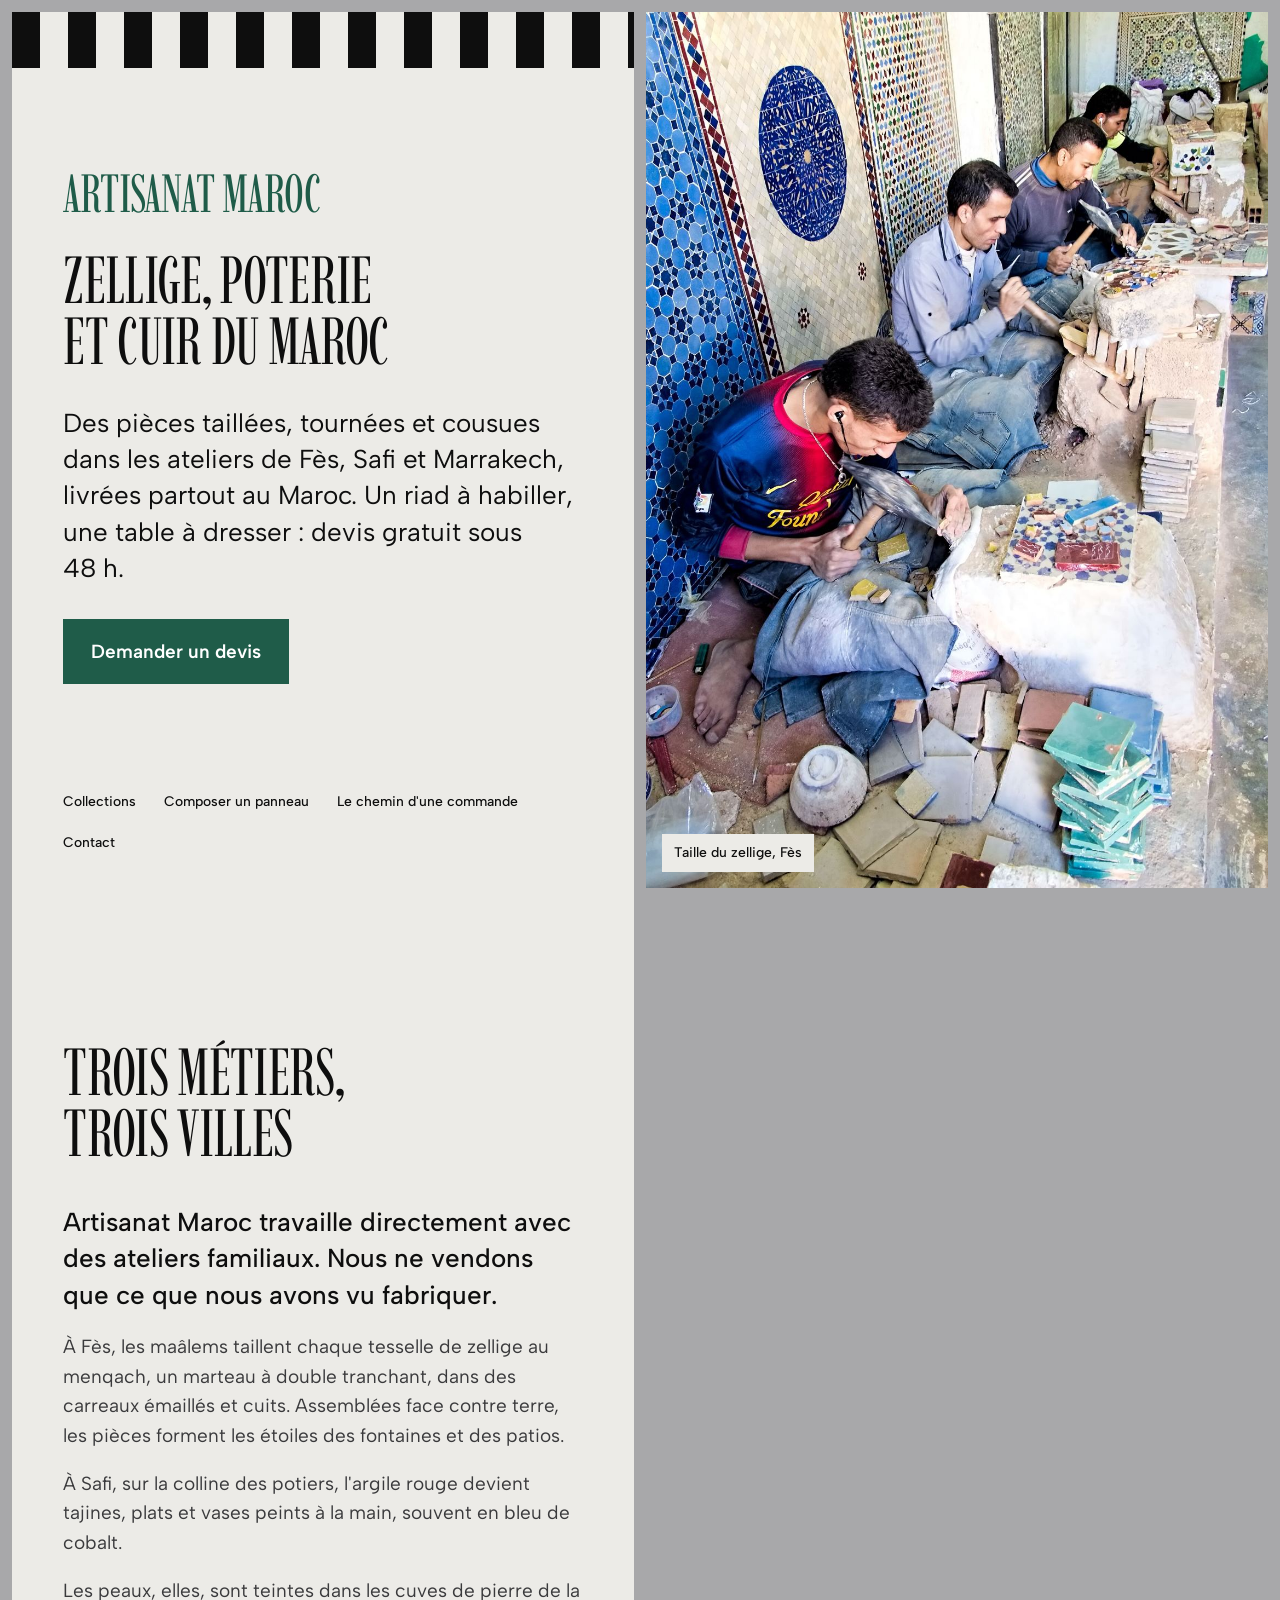
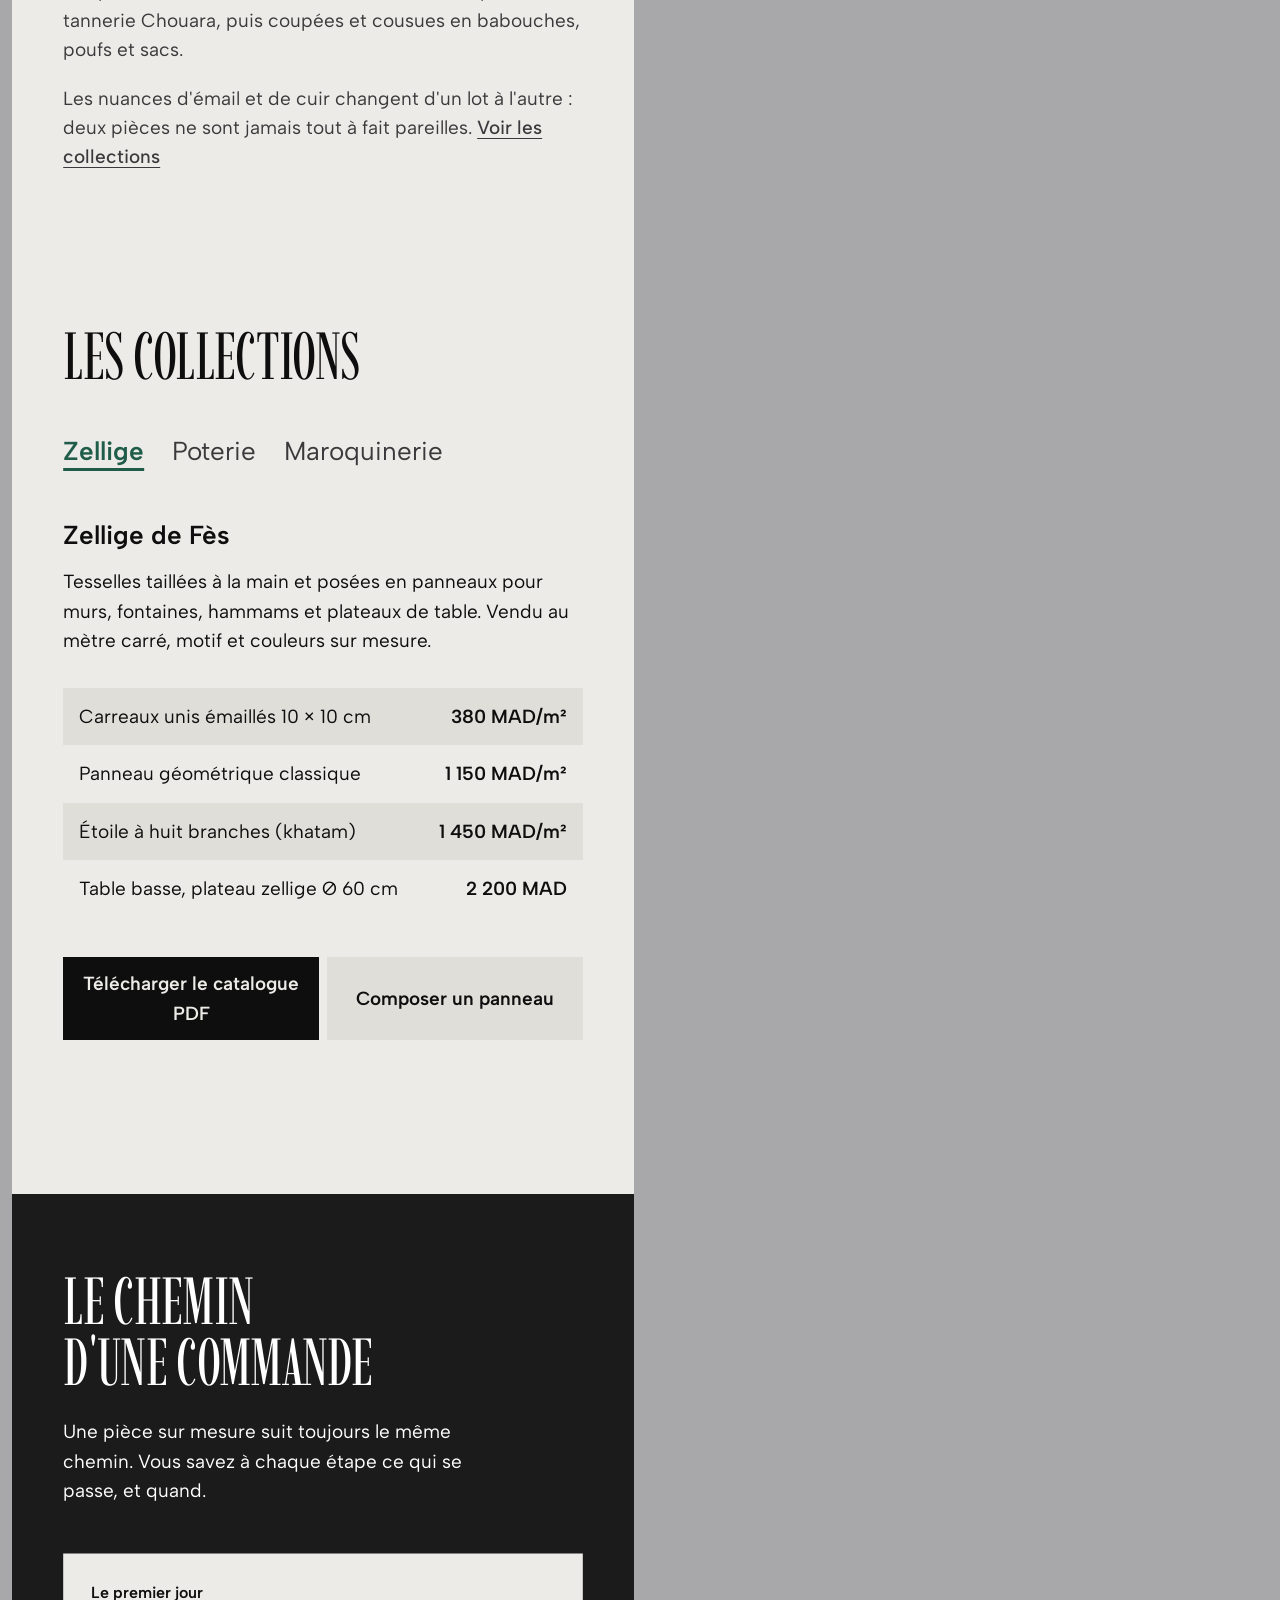
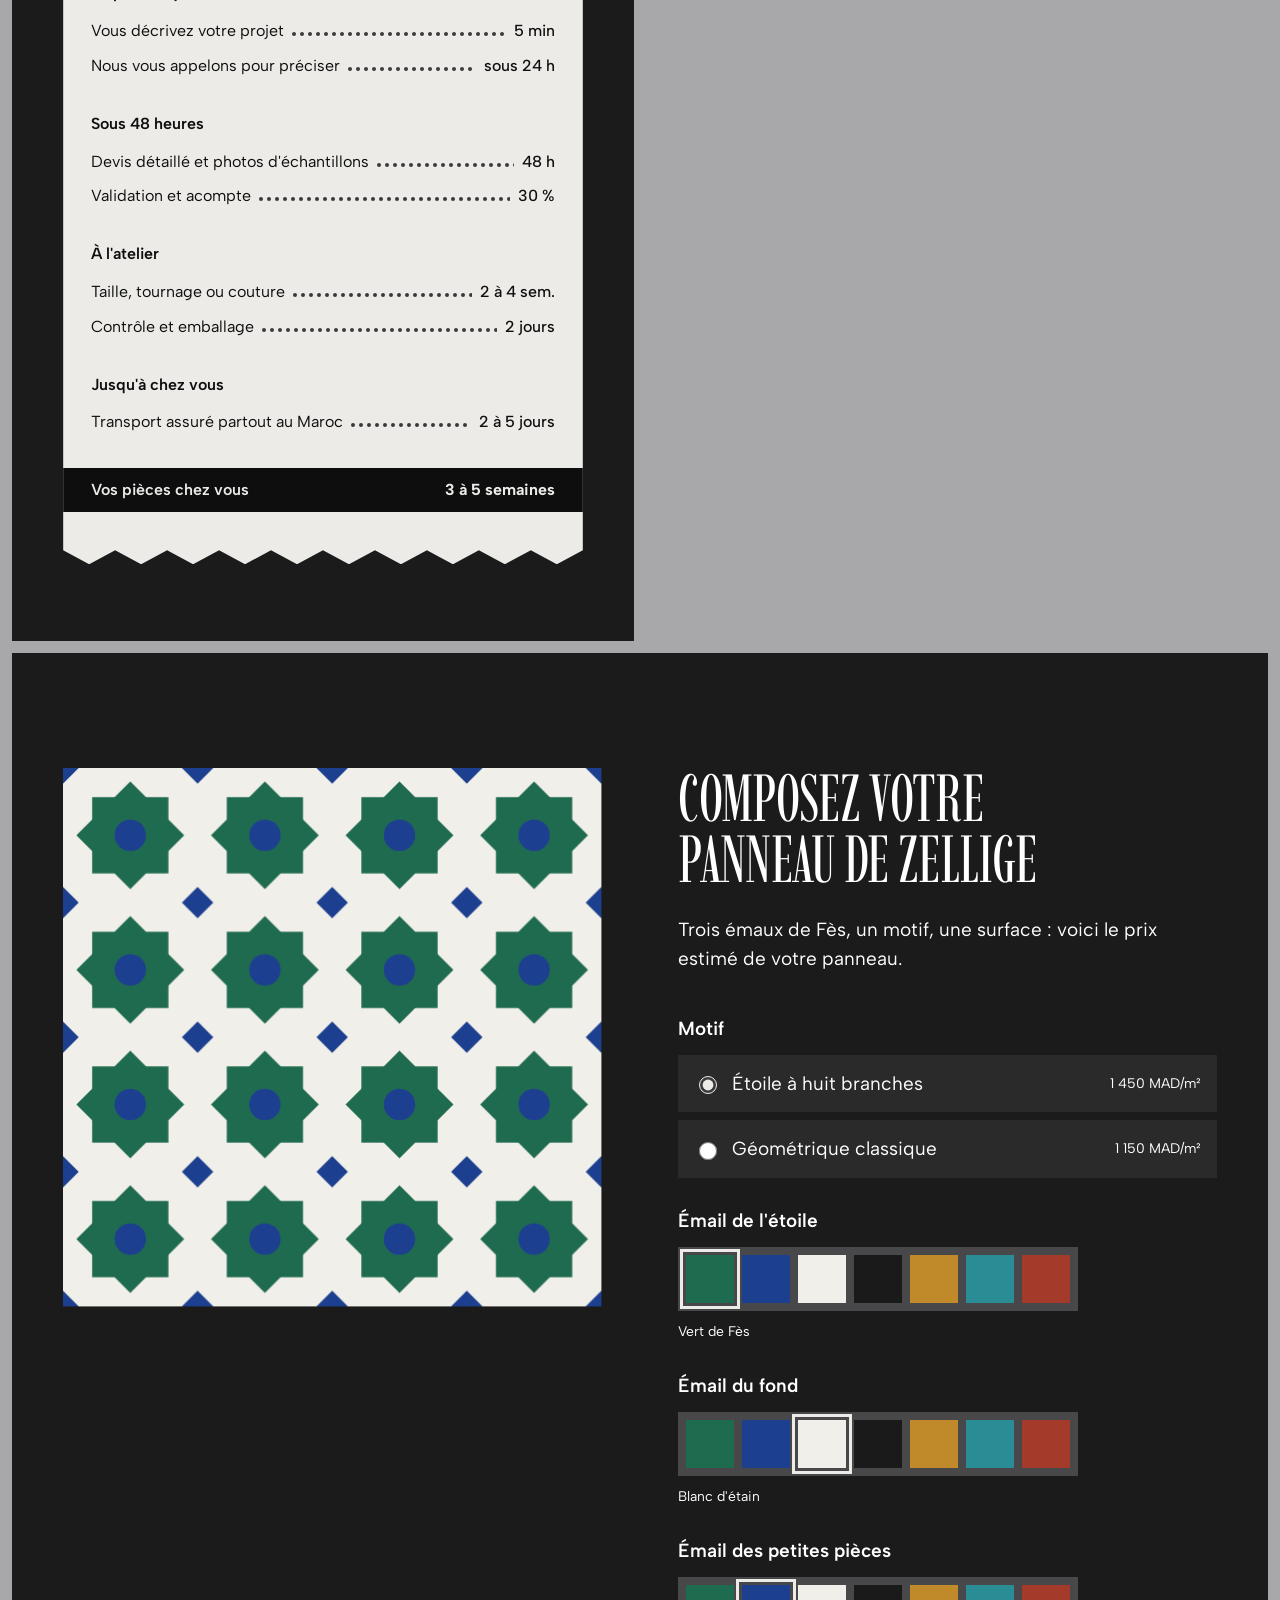
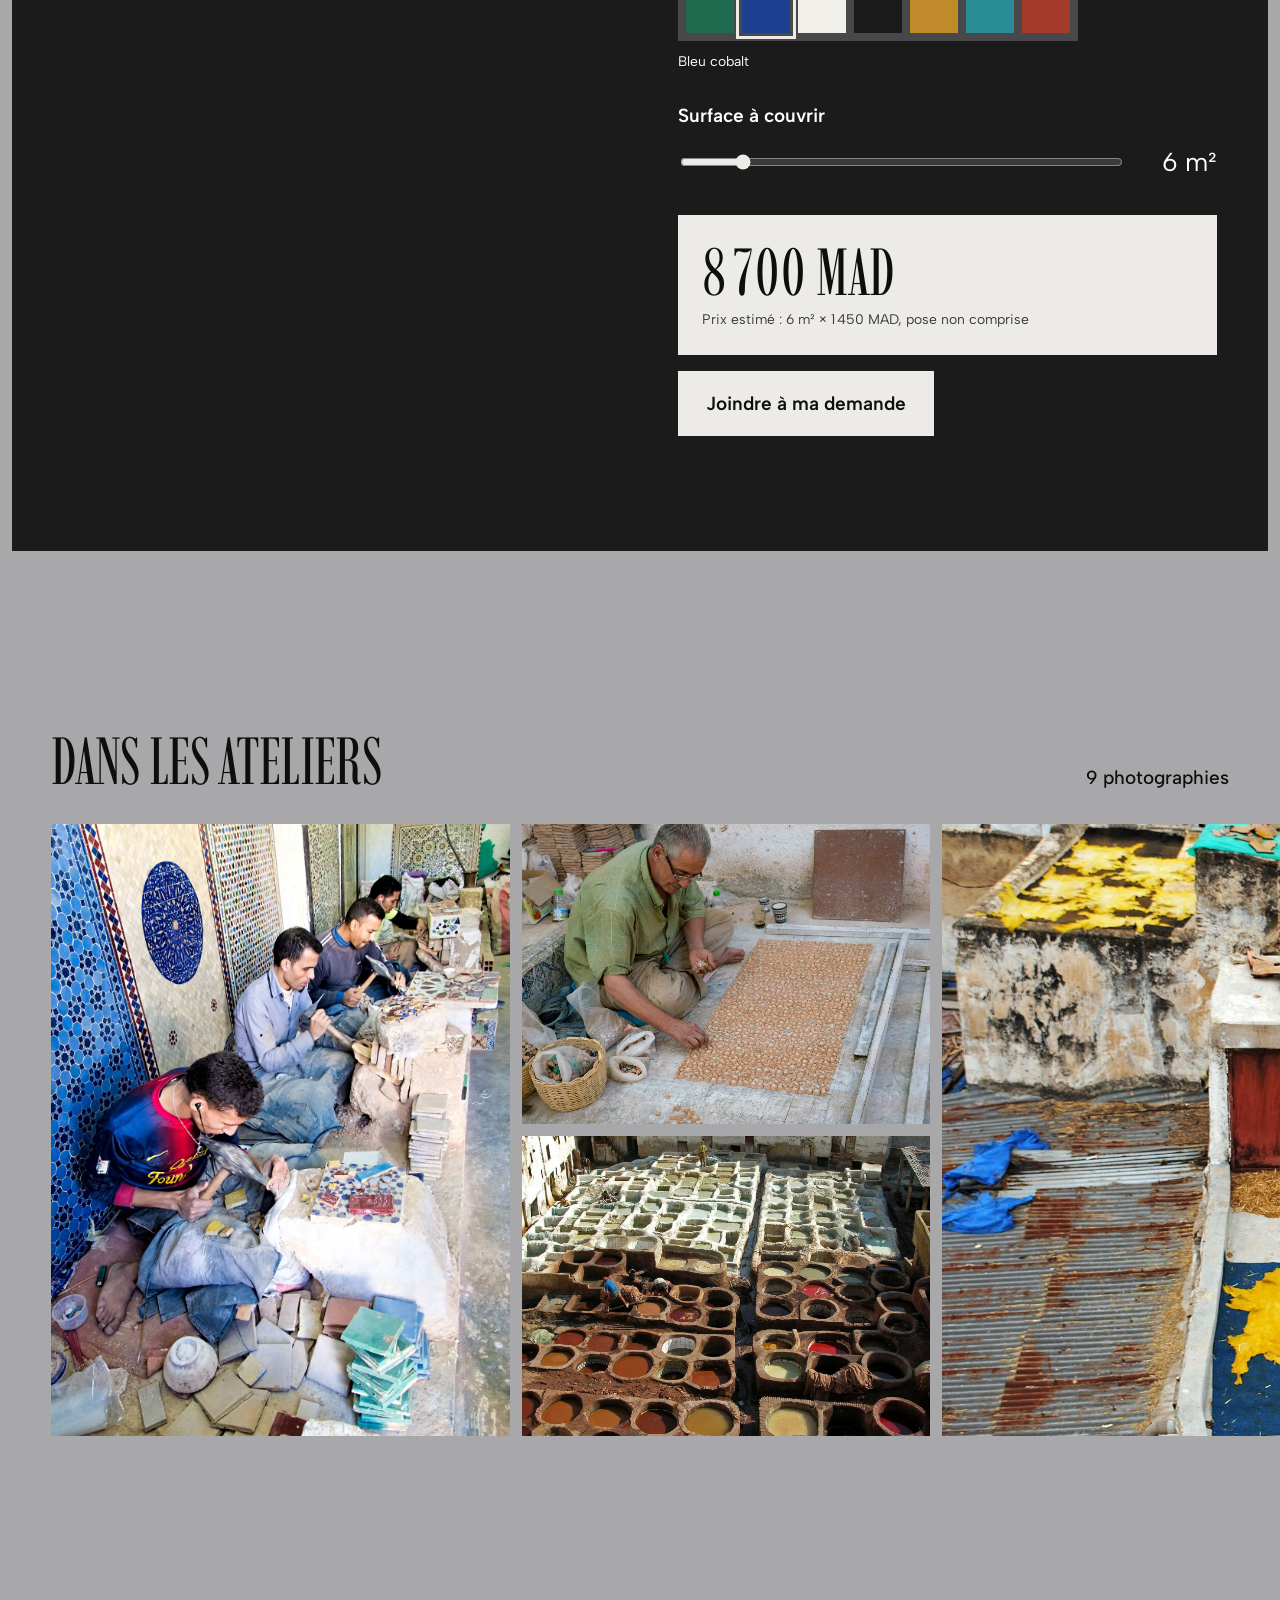
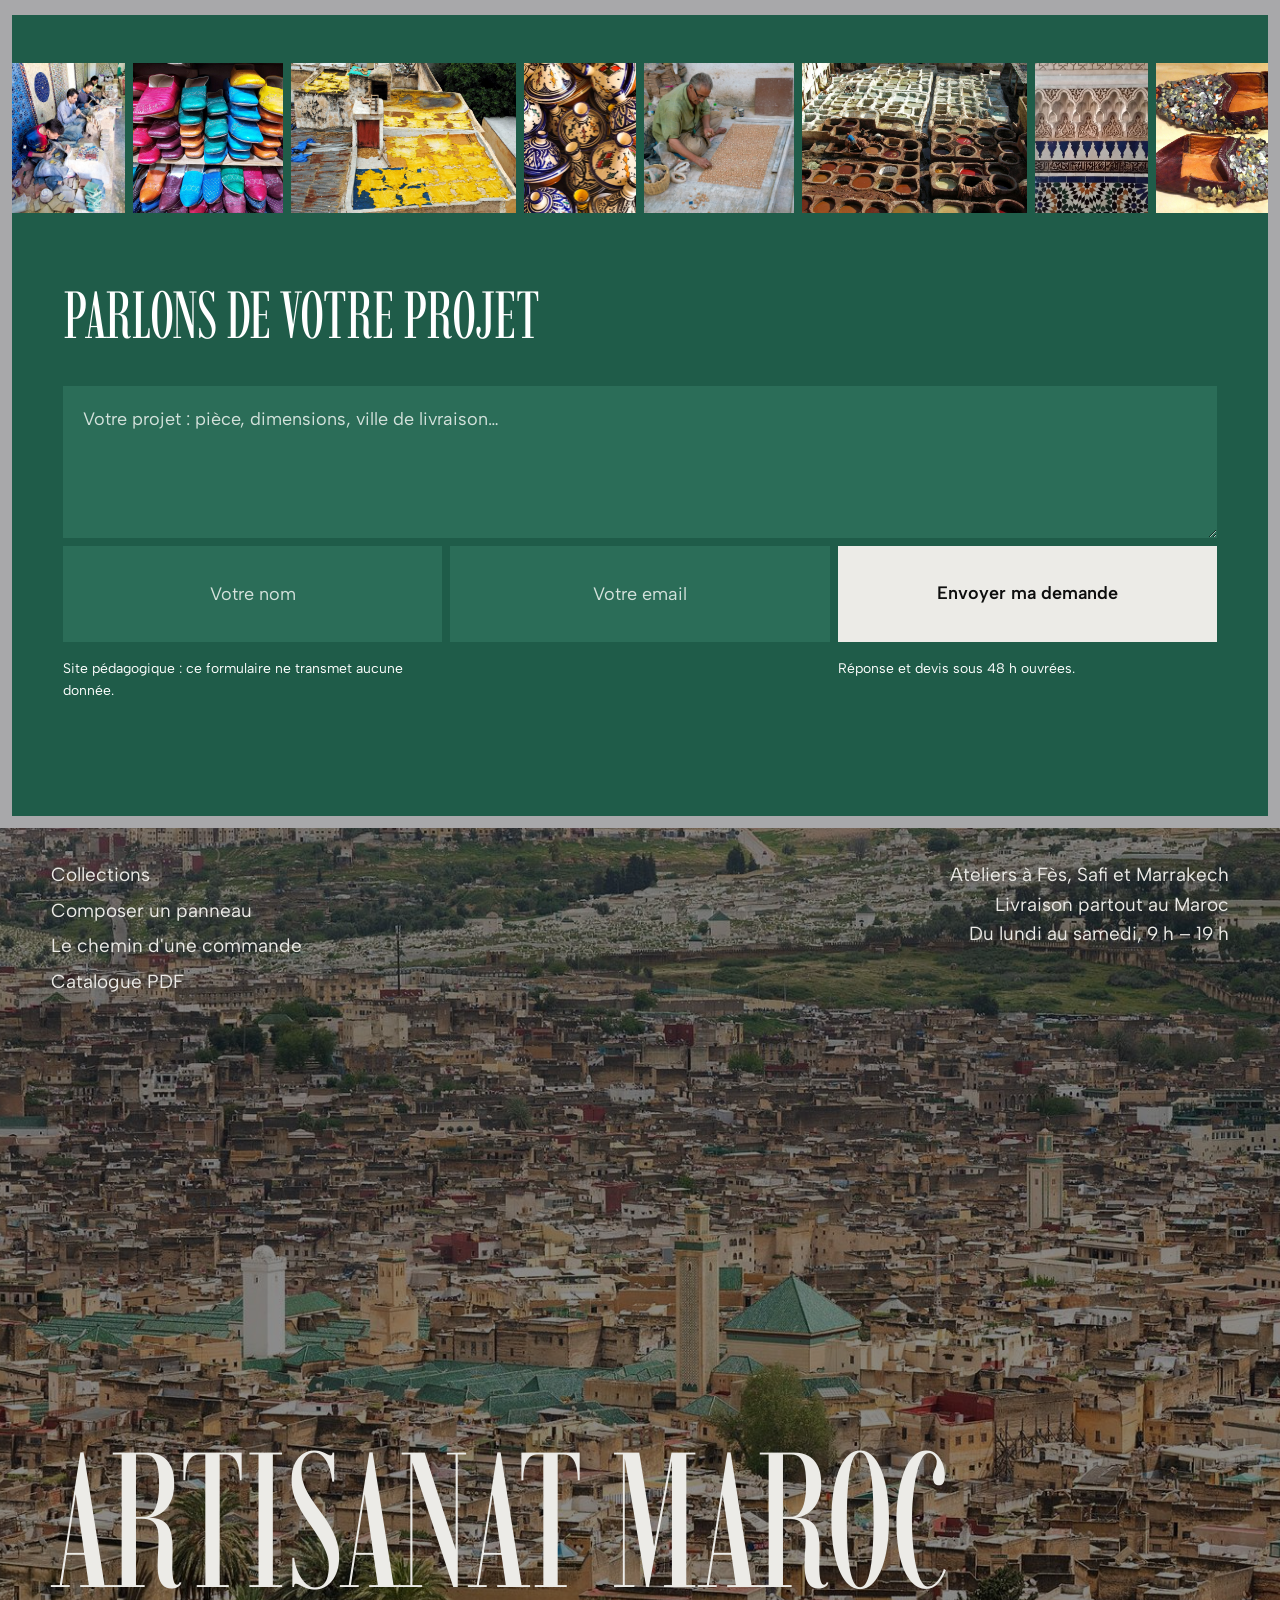
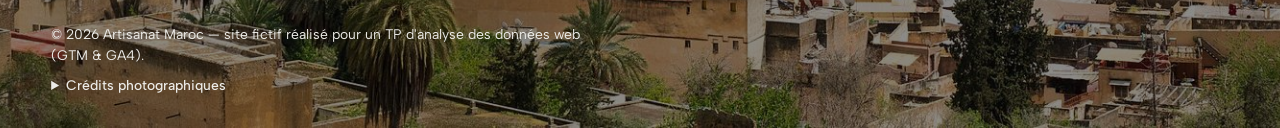
==== index.html @ 60ce24be "Site Artisanat Maroc - TP GTM & GA4" ====
<!doctype html>
<html lang="fr">
  <head>
    <!-- Google Tag Manager -->
    <script>(function(w,d,s,l,i){w[l]=w[l]||[];w[l].push({'gtm.start':
    new Date().getTime(),event:'gtm.js'});var f=d.getElementsByTagName(s)[0],
    j=d.createElement(s),dl=l!='dataLayer'?'&l='+l:'';j.async=true;j.src=
    'https://www.googletagmanager.com/gtm.js?id='+i+dl;f.parentNode.insertBefore(j,f);
    })(window,document,'script','dataLayer','GTM-5M9P6NNF');</script>
    <!-- End Google Tag Manager -->

    <meta charset="UTF-8" />
    <meta name="viewport" content="width=device-width, initial-scale=1" />
    <title>Artisanat Maroc — Zellige, poterie et cuir faits main</title>
    <meta
      name="description"
      content="Zellige de Fès, poterie de Safi et maroquinerie tannée à Chouara : des pièces faites main, livrées partout au Maroc. Devis gratuit sous 48 h."
    />
    <link rel="preconnect" href="https://fonts.googleapis.com" />
    <link rel="preconnect" href="https://fonts.gstatic.com" crossorigin />
    <link
      href="https://fonts.googleapis.com/css2?family=Imbue:opsz,wght@10..100,400&family=Albert+Sans:wght@400;500;600&display=swap"
      rel="stylesheet"
    />
    <link rel="stylesheet" href="style.css" />
    <script>document.documentElement.classList.add("js");</script>
  </head>
  <body>
    <!-- Google Tag Manager (noscript) -->
    <noscript><iframe src="https://www.googletagmanager.com/ns.html?id=GTM-5M9P6NNF"
    height="0" width="0" style="display:none;visibility:hidden"></iframe></noscript>
    <!-- End Google Tag Manager (noscript) -->

    <div class="split">
      <!-- Colonne de lecture -->
      <main class="read">
        <header class="card" id="accueil" data-stage="atelier">
          <svg class="stripe" aria-hidden="true" focusable="false">
            <defs>
              <pattern id="bars" width="56" height="56" patternUnits="userSpaceOnUse">
                <rect width="28" height="56" class="bar-ink" />
              </pattern>
            </defs>
            <rect width="100%" height="100%" fill="url(#bars)" />
          </svg>
          <div class="card-body">
            <a class="wordmark" href="#accueil">Artisanat Maroc</a>
            <h1>Zellige, poterie et cuir du Maroc</h1>
            <p class="lead">
              Des pièces taillées, tournées et cousues dans les ateliers de Fès,
              Safi et Marrakech, livrées partout au Maroc. Un riad à habiller,
              une table à dresser&nbsp;: devis gratuit sous 48&nbsp;h.
            </p>
            <button class="btn btn-primary" id="btn-devis" type="button">Demander un devis</button>
          </div>
          <nav class="card-links" aria-label="Navigation principale">
            <a href="#collections">Collections</a>
            <a href="#composer">Composer un panneau</a>
            <a href="#atelier">Le chemin d'une commande</a>
            <a href="#contact">Contact</a>
          </nav>
        </header>

        <section class="block intro" id="metiers" data-stage="tesselles">
          <h2 class="reveal">Trois métiers, trois villes</h2>
          <p class="first reveal">
            Artisanat Maroc travaille directement avec des ateliers familiaux.
            Nous ne vendons que ce que nous avons vu fabriquer.
          </p>
          <p class="reveal">
            À Fès, les maâlems taillent chaque tesselle de zellige au menqach,
            un marteau à double tranchant, dans des carreaux émaillés et cuits.
            Assemblées face contre terre, les pièces forment les étoiles des
            fontaines et des patios.
          </p>
          <p class="reveal">
            À Safi, sur la colline des potiers, l'argile rouge devient tajines,
            plats et vases peints à la main, souvent en bleu de cobalt.
          </p>
          <p class="reveal">
            Les peaux, elles, sont teintes dans les cuves de pierre de la
            tannerie Chouara, puis coupées et cousues en babouches, poufs et
            sacs.
          </p>
          <p class="reveal">
            Les nuances d'émail et de cuir changent d'un lot à l'autre&nbsp;:
            deux pièces ne sont jamais tout à fait pareilles.
            <a href="#collections">Voir les collections</a>
          </p>
        </section>

        <section class="block collections" id="collections" data-stage="zellige">
          <h2 class="reveal">Les collections</h2>
          <div class="tabs reveal" role="tablist" aria-label="Choisir une collection">
            <button role="tab" id="tab-zellige" aria-controls="panel-zellige" aria-selected="true" data-stage="zellige" type="button">Zellige</button>
            <button role="tab" id="tab-poterie" aria-controls="panel-poterie" aria-selected="false" data-stage="poterie" type="button" tabindex="-1">Poterie</button>
            <button role="tab" id="tab-cuir" aria-controls="panel-cuir" aria-selected="false" data-stage="cuir" type="button" tabindex="-1">Maroquinerie</button>
          </div>

          <div class="panel" id="panel-zellige" role="tabpanel" aria-labelledby="tab-zellige">
            <h3>Zellige de Fès</h3>
            <p>
              Tesselles taillées à la main et posées en panneaux pour murs,
              fontaines, hammams et plateaux de table. Vendu au mètre carré,
              motif et couleurs sur mesure.
            </p>
            <ul class="prices">
              <li><span>Carreaux unis émaillés 10 × 10 cm</span><b>380 MAD/m²</b></li>
              <li><span>Panneau géométrique classique</span><b>1 150 MAD/m²</b></li>
              <li><span>Étoile à huit branches (khatam)</span><b>1 450 MAD/m²</b></li>
              <li><span>Table basse, plateau zellige Ø 60 cm</span><b>2 200 MAD</b></li>
            </ul>
          </div>

          <div class="panel" id="panel-poterie" role="tabpanel" aria-labelledby="tab-poterie">
            <h3>Poterie de Safi</h3>
            <p>
              Tournée puis peinte à la main sur la colline des potiers&nbsp;:
              tajines, plats creux et vases, en bleu de Safi ou en motifs
              polychromes.
            </p>
            <ul class="prices">
              <li><span>Tajine de service peint Ø 30 cm</span><b>290 MAD</b></li>
              <li><span>Plat creux bleu de Safi Ø 35 cm</span><b>240 MAD</b></li>
              <li><span>Vase haut à motifs</span><b>420 MAD</b></li>
              <li><span>Service de six bols</span><b>360 MAD</b></li>
            </ul>
          </div>

          <div class="panel" id="panel-cuir" role="tabpanel" aria-labelledby="tab-cuir">
            <h3>Maroquinerie</h3>
            <p>
              Cuir de chèvre et de vache tanné à Fès, coupé et cousu à la main.
              Couleurs de cuve&nbsp;: safran, coquelicot, indigo, henné ou
              naturel.
            </p>
            <ul class="prices">
              <li><span>Babouches en cuir</span><b>220 MAD</b></li>
              <li><span>Pouf rond brodé, non rempli</span><b>450 MAD</b></li>
              <li><span>Sac cabas en cuir naturel</span><b>890 MAD</b></li>
              <li><span>Ceinture tressée</span><b>260 MAD</b></li>
            </ul>
          </div>

          <div class="cells reveal">
            <a class="cell cell-ink" id="dl-catalogue" href="catalogue.pdf" download>Télécharger le catalogue PDF</a>
            <a class="cell cell-tone" href="#composer">Composer un panneau</a>
          </div>
        </section>

        <section class="block process" id="atelier" data-stage="tannerie">
          <div class="process-copy">
            <h2 class="reveal">Le chemin d'une commande</h2>
            <p class="reveal">
              Une pièce sur mesure suit toujours le même chemin. Vous savez à
              chaque étape ce qui se passe, et quand.
            </p>
          </div>
          <div class="slip reveal">
            <h3>Le premier jour</h3>
            <ul>
              <li><span>Vous décrivez votre projet</span><i></i><b>5 min</b></li>
              <li><span>Nous vous appelons pour préciser</span><i></i><b>sous 24 h</b></li>
            </ul>
            <h3>Sous 48 heures</h3>
            <ul>
              <li><span>Devis détaillé et photos d'échantillons</span><i></i><b>48 h</b></li>
              <li><span>Validation et acompte</span><i></i><b>30 %</b></li>
            </ul>
            <h3>À l'atelier</h3>
            <ul>
              <li><span>Taille, tournage ou couture</span><i></i><b>2 à 4 sem.</b></li>
              <li><span>Contrôle et emballage</span><i></i><b>2 jours</b></li>
            </ul>
            <h3>Jusqu'à chez vous</h3>
            <ul>
              <li><span>Transport assuré partout au Maroc</span><i></i><b>2 à 5 jours</b></li>
            </ul>
            <p class="slip-total"><span>Vos pièces chez vous</span><b>3 à 5 semaines</b></p>
          </div>
        </section>
      </main>

      <!-- Scène fixe : la photographie qui reste en place -->
      <aside class="stage" aria-label="Photographies des ateliers">
        <figure class="shot is-on" data-shot="atelier" data-caption="Taille du zellige, Fès">
          <img src="assets/zellige-factory-24116015119.jpg" width="1200" height="1600"
            alt="Artisans assis au sol taillant des tesselles de zellige dans un atelier de Fès" />
        </figure>
        <figure class="shot" data-shot="tesselles" data-caption="Assemblage d'un panneau, Fès">
          <img src="assets/ceramic-craftsman-in-fez-morocco.jpg" width="1600" height="1423" loading="lazy"
            alt="Un maâlem assemble à la main un panneau de tesselles posé au sol" />
        </figure>
        <figure class="shot" data-shot="zellige" data-caption="Zellige et plâtre sculpté, Marrakech">
          <img src="assets/moroccan-zellige-marrakesh.jpg" width="900" height="1600" loading="lazy"
            alt="Mur de zellige en étoiles polychromes sous une frise de plâtre sculpté" />
        </figure>
        <figure class="shot" data-shot="poterie" data-caption="Boutique de potier, Safi">
          <img src="assets/poterie-de-safi-maroc-morocco-marueccos.jpg" width="1200" height="1600" loading="lazy"
            alt="Boutique de potier remplie de plats, bols et tajines peints" />
        </figure>
        <figure class="shot" data-shot="cuir" data-caption="Cuves de teinture, tannerie de Fès">
          <img src="assets/leather-tanning-fes.jpg" width="1600" height="1198" loading="lazy"
            alt="Cuves de teinture rondes de la tannerie, vues d'en haut" />
        </figure>
        <figure class="shot" data-shot="tannerie" data-caption="Peaux au séchage, tannerie Chouara">
          <img src="assets/chouara-tannery-fes-8947682350.jpg" width="1600" height="1071" loading="lazy"
            alt="Peaux teintes en jaune safran séchant sur les toits de la tannerie Chouara" />
        </figure>
        <p class="stage-caption">Taille du zellige, Fès</p>
      </aside>
    </div>

    <!-- Section pleine largeur : l'outil de composition -->
    <section class="composer" id="composer" aria-labelledby="composer-title">
      <div class="composer-art reveal">
        <svg id="zellige" viewBox="0 0 480 480" role="img" aria-labelledby="zellige-desc">
          <desc id="zellige-desc">Aperçu du panneau de zellige avec les émaux choisis</desc>
          <defs>
            <pattern id="motif-khatam" width="120" height="120" patternUnits="userSpaceOnUse">
              <rect width="120" height="120" class="z-ground" />
              <g transform="translate(60 60)">
                <rect x="-34" y="-34" width="68" height="68" class="z-star" />
                <rect x="-34" y="-34" width="68" height="68" class="z-star" transform="rotate(45)" />
                <circle r="14" class="z-joint" />
              </g>
              <g class="z-joint">
                <path d="M0 -14 L14 0 L0 14 L-14 0Z" />
                <path d="M120 -14 L134 0 L120 14 L106 0Z" />
                <path d="M0 106 L14 120 L0 134 L-14 120Z" />
                <path d="M120 106 L134 120 L120 134 L106 120Z" />
              </g>
            </pattern>
            <pattern id="motif-classique" width="80" height="80" patternUnits="userSpaceOnUse">
              <rect width="80" height="80" class="z-ground" />
              <path d="M40 4 L76 40 L40 76 L4 40Z" class="z-star" />
              <rect x="28" y="28" width="24" height="24" class="z-joint" />
              <rect x="-8" y="-8" width="16" height="16" class="z-joint" />
              <rect x="72" y="-8" width="16" height="16" class="z-joint" />
              <rect x="-8" y="72" width="16" height="16" class="z-joint" />
              <rect x="72" y="72" width="16" height="16" class="z-joint" />
            </pattern>
          </defs>
          <rect id="zellige-fill" width="480" height="480" fill="url(#motif-khatam)" />
        </svg>
      </div>

      <div class="composer-controls">
        <h2 id="composer-title" class="reveal">Composez votre panneau de zellige</h2>
        <p class="reveal">Trois émaux de Fès, un motif, une surface&nbsp;: voici le prix estimé de votre panneau.</p>

        <div class="composer-form">
          <fieldset>
            <legend>Motif</legend>
            <div class="choice">
              <label><input type="radio" name="motif" value="khatam" checked /> Étoile à huit branches <small>1 450 MAD/m²</small></label>
              <label><input type="radio" name="motif" value="classique" /> Géométrique classique <small>1 150 MAD/m²</small></label>
            </div>
          </fieldset>

          <fieldset class="swatches" data-role="star">
            <legend>Émail de l'étoile</legend>
          </fieldset>
          <fieldset class="swatches" data-role="ground">
            <legend>Émail du fond</legend>
          </fieldset>
          <fieldset class="swatches" data-role="joint">
            <legend>Émail des petites pièces</legend>
          </fieldset>

          <div class="surface">
            <label for="surface">Surface à couvrir</label>
            <div class="surface-row">
              <input type="range" id="surface" min="1" max="40" step="1" value="6" />
              <output id="surface-out" for="surface">6 m²</output>
            </div>
          </div>

          <p class="estimate" aria-live="polite">
            <strong id="estimate-total">8 700 MAD</strong>
            <small id="estimate-detail">Prix estimé : 6 m² × 1 450 MAD, pose non comprise</small>
          </p>

          <button class="btn btn-light" id="btn-composition" type="button">Joindre à ma demande</button>
        </div>
      </div>
    </section>

    <!-- Galerie -->
    <section class="gallery" id="galerie" aria-labelledby="galerie-title">
      <div class="gallery-head">
        <h2 id="galerie-title" class="reveal">Dans les ateliers</h2>
        <p class="reveal">9 photographies</p>
      </div>
      <div class="gallery-row" tabindex="0" aria-label="Photographies des ateliers, faire défiler horizontalement">
        <figure class="m-tall"><img src="assets/zellige-factory-24116015119.jpg" width="1200" height="1600" loading="lazy" alt="Atelier de taille de zellige à Fès" /></figure>
        <div class="m-pair">
          <figure><img src="assets/ceramic-craftsman-in-fez-morocco.jpg" width="1600" height="1423" loading="lazy" alt="Maâlem posant des tesselles une à une" /></figure>
          <figure><img src="assets/leather-tanning-fes.jpg" width="1600" height="1198" loading="lazy" alt="Cuves de teinture de la tannerie de Fès" /></figure>
        </div>
        <figure class="m-wide"><img src="assets/chouara-tannery-fes-8947682350.jpg" width="1600" height="1071" loading="lazy" alt="Peaux jaunes séchant sur les toits de la tannerie Chouara" /></figure>
        <div class="m-pair">
          <figure><img src="assets/arcobaleno-di-babouche.jpg" width="1600" height="1200" loading="lazy" alt="Étal de babouches de toutes les couleurs dans un souk" /></figure>
          <figure><img src="assets/moroccan-babouche-burgundy-leather-with-silver-sequins.jpg" width="1600" height="1067" loading="lazy" alt="Paire de babouches anciennes en cuir bordeaux à paillettes, pièce de musée" /></figure>
        </div>
        <figure class="m-tall"><img src="assets/traditional-pottery-utensils-from-safi-morocco.jpg" width="902" height="1600" loading="lazy" alt="Tajines peints aux motifs de Safi empilés" /></figure>
        <figure class="m-tall"><img src="assets/poterie-de-safi-maroc-morocco-marueccos.jpg" width="1200" height="1600" loading="lazy" alt="Intérieur d'une boutique de poterie à Safi" /></figure>
        <figure class="m-tall"><img src="assets/moroccan-zellige-marrakesh.jpg" width="900" height="1600" loading="lazy" alt="Mur de zellige polychrome à Marrakech" /></figure>
      </div>
    </section>

    <!-- Contact -->
    <section class="contact" id="contact" aria-labelledby="contact-title">
      <div class="strip" aria-hidden="true">
        <div class="strip-track">
          <img src="assets/zellige-factory-24116015119.jpg" alt="" class="r34" loading="lazy" />
          <img src="assets/arcobaleno-di-babouche.jpg" alt="" class="r11" loading="lazy" />
          <img src="assets/chouara-tannery-fes-8947682350.jpg" alt="" class="r32" loading="lazy" />
          <img src="assets/traditional-pottery-utensils-from-safi-morocco.jpg" alt="" class="r34" loading="lazy" />
          <img src="assets/ceramic-craftsman-in-fez-morocco.jpg" alt="" class="r11" loading="lazy" />
          <img src="assets/leather-tanning-fes.jpg" alt="" class="r32" loading="lazy" />
          <img src="assets/moroccan-zellige-marrakesh.jpg" alt="" class="r34" loading="lazy" />
          <img src="assets/moroccan-babouche-burgundy-leather-with-silver-sequins.jpg" alt="" class="r11" loading="lazy" />
          <img src="assets/poterie-de-safi-maroc-morocco-marueccos.jpg" alt="" class="r32" loading="lazy" />
          <img src="assets/medina-of-fes-marocco.jpg" alt="" class="r32" loading="lazy" />
        </div>
      </div>

      <div class="contact-inner">
        <h2 id="contact-title" class="reveal">Parlons de votre projet</h2>
        <form id="form-contact" class="contact-form" action="merci.html" method="get">
          <label class="cell-field area">
            <span class="sr">Votre projet</span>
            <textarea id="message" rows="4" required placeholder="Votre projet : pièce, dimensions, ville de livraison…"></textarea>
          </label>
          <div class="bar">
            <label class="cell-field">
              <span class="sr">Nom</span>
              <input id="nom" type="text" autocomplete="name" required placeholder="Votre nom" />
            </label>
            <label class="cell-field">
              <span class="sr">Email</span>
              <input id="email" type="email" autocomplete="email" required placeholder="Votre email" />
            </label>
            <button class="cell-submit" type="submit">Envoyer ma demande</button>
          </div>
          <div class="fineprint">
            <p>Site pédagogique&nbsp;: ce formulaire ne transmet aucune donnée.</p>
            <p>Réponse et devis sous 48 h ouvrées.</p>
          </div>
        </form>
      </div>
    </section>

    <!-- Pied de page -->
    <footer class="foot">
      <img class="foot-photo" src="assets/medina-of-fes-marocco.jpg" width="1600" height="938" loading="lazy"
        alt="Vue de la médina de Fès et de ses toits de tuiles vertes" />
      <div class="foot-top">
        <nav aria-label="Pied de page">
          <a href="#collections">Collections</a>
          <a href="#composer">Composer un panneau</a>
          <a href="#atelier">Le chemin d'une commande</a>
          <a href="catalogue.pdf" download>Catalogue PDF</a>
        </nav>
        <address>
          Ateliers à Fès, Safi et Marrakech<br />
          Livraison partout au Maroc<br />
          Du lundi au samedi, 9 h – 19 h
        </address>
      </div>
      <div class="foot-bottom">
        <p class="foot-name" aria-hidden="true">Artisanat Maroc</p>
        <p class="legal">© 2026 Artisanat Maroc — site fictif réalisé pour un TP d'analyse des données web (GTM &amp; GA4).</p>
        <details class="credits">
          <summary>Crédits photographiques</summary>
          <p>
            Photographies via Wikimedia Commons&nbsp;:
            « Zellige factory » par Dan Lundberg (CC BY-SA 2.0)&nbsp;;
            « Ceramic craftsman in Fez, Morocco » par Mrinal Mohit (CC BY-SA 4.0)&nbsp;;
            « Moroccan zellige marrakesh » par Orlysi (CC BY-SA 4.0)&nbsp;;
            « Poterie de Safi » par Princedesmers01 (CC BY-SA 4.0)&nbsp;;
            « Traditional pottery utensils from Safi » par Oumaima Loudini (CC BY-SA 4.0)&nbsp;;
            « Leather tanning, Fes » par Bernard Gagnon (CC BY-SA 3.0)&nbsp;;
            « Chouara Tannery, Fes » par just_a_cheeseburger (CC BY 2.0)&nbsp;;
            « Arcobaleno di babouche » par Simo.Albo80 (CC BY-SA 4.0)&nbsp;;
            « Moroccan babouche, Bata Shoe Museum » par Daderot (CC0)&nbsp;;
            « Medina of Fes » par Petar Milošević (CC BY-SA 4.0).
          </p>
        </details>
      </div>
    </footer>

    <script src="script.js"></script>
  </body>
</html>
---- style.css ----
/* Artisanat Maroc — feuille de style
   Direction : la scène fixe (une photographie d'atelier qui reste en place
   pendant que la colonne de lecture défile). */

:root {
  --bg: #a8a8aa;
  --paper: #ecebe7;
  --paper-2: #dfded9;
  --ink: #0e0e0e;
  --muted: #3a3a3c;
  --accent: #1f5c49;      /* vert des tuiles de Fès */
  --accent-ink: #ffffff;
  --accent-2: #2b6d58;    /* un ton au-dessus du champ vert */
  --accent-3: #e8efeb;    /* le ton le plus clair, pour le focus */
  --field: #1b1b1c;
  --field-ink: #ffffff;
  --field-2: #2a2a2b;

  --font-display: "Imbue", "Times New Roman", serif;
  --font-text: "Albert Sans", system-ui, sans-serif;

  --step-small: clamp(0.8125rem, 0.79rem + 0.1vw, 0.875rem);
  --step-body: clamp(1.0625rem, 1rem + 0.25vw, 1.1875rem);
  --step-lead: clamp(1.25rem, 1.1rem + 0.7vw, 1.625rem);
  --step-head: clamp(2.5rem, 1.6rem + 3.2vw, 4.25rem);
  --step-giant: clamp(5rem, 15vw, 16rem);

  --gap: 12px;
  --pad: clamp(24px, 4vw, 64px);
  --ease: cubic-bezier(0.2, 0.7, 0.1, 1);
}

*,
*::before,
*::after { box-sizing: border-box; }

html { scroll-behavior: smooth; }
@media (prefers-reduced-motion: reduce) { html { scroll-behavior: auto; } }

body {
  margin: 0;
  background: var(--bg);
  color: var(--ink);
  font-family: var(--font-text);
  font-size: var(--step-body);
  line-height: 1.55;
  -webkit-font-smoothing: antialiased;
}

img { display: block; max-width: 100%; height: auto; }
a { color: inherit; }
p { margin: 0; }
h1, h2, h3 { margin: 0; font-weight: 400; }

:focus-visible { outline: 3px solid var(--accent); outline-offset: 3px; }
::selection { background: var(--accent); color: var(--accent-ink); }

.sr {
  /* taste-skill-ignore : texte réservé aux lecteurs d'écran, pas un filet */
  position: absolute; width: 1px; height: 1px; overflow: hidden; /* taste-skill-ignore */
  clip: rect(0 0 0 0); white-space: nowrap;
}

/* Titres : la capitale condensée, comme une enseigne de boutique */
h1, h2, .wordmark, .foot-name {
  text-wrap: balance;
  font-family: var(--font-display);
  text-transform: uppercase;
  letter-spacing: -0.01em;
  line-height: 0.92;
}

/* ---------- Le partage : colonne de lecture + scène fixe ---------- */
.split {
  display: grid;
  grid-template-columns: 1fr 1fr;
  gap: var(--gap);
  padding: var(--gap);
}

.read {
  background: var(--paper);
  min-width: 0;
}

.stage {
  position: sticky;
  top: var(--gap);
  height: calc(100svh - 2 * var(--gap));
  overflow: hidden;
  background: var(--field);
}

.shot {
  position: absolute;
  inset: 0;
  margin: 0;
  opacity: 0;
  visibility: hidden;
  transition: opacity 1.6s var(--ease), visibility 0s linear 1.6s;
}
.shot.is-on { opacity: 1; visibility: visible; transition: opacity 1.6s var(--ease); }
.shot img {
  width: 100%;
  height: 100%;
  object-fit: cover;
  transform: scale(1.06);
  transition: transform 9s linear;
}
.shot.is-on img { transform: scale(1); }
.stage-caption {
  position: absolute;
  z-index: 1;
  left: 16px;
  bottom: 16px;
  background: var(--paper);
  color: var(--ink);
  font-size: var(--step-small);
  font-weight: 500;
  padding: 8px 12px;
}

/* ---------- Le premier écran : la carte imprimée ---------- */
.card {
  min-height: calc(100svh - 2 * var(--gap));
  display: flex;
  flex-direction: column;
}

.stripe {
  display: block;
  width: 100%;
  height: 56px;
  flex: none;
}
.bar-ink { fill: var(--ink); }

.card-body {
  flex: 1;
  display: flex;
  flex-direction: column;
  justify-content: center;
  align-items: flex-start;
  padding: 48px var(--pad);
  gap: 32px;
}

.wordmark {
  font-size: clamp(2.25rem, 1.6rem + 2.2vw, 3.5rem);
  text-decoration: none;
  color: var(--accent);
}

.card h1 {
  font-size: var(--step-head);
  max-width: 20ch;
}

.lead {
  font-size: var(--step-lead);
  line-height: 1.4;
  max-width: 34ch;
}

.card-links {
  display: flex;
  flex-wrap: wrap;
  gap: 8px 28px;
  padding: 0 var(--pad) 28px;
  font-size: var(--step-small);
  font-weight: 500;
}
.card-links a { text-decoration: none; padding: 6px 0; }
.card-links a:hover { text-decoration: underline; text-underline-offset: 4px; }

/* Boutons : rectangles pleins, coins droits, une seule forme sur la page */
.btn {
  font: inherit;
  font-weight: 600;
  font-size: var(--step-body);
  border: 0;
  border-radius: 0;
  padding: 18px 28px;
  cursor: pointer;
  transition: transform 0.2s var(--ease), background-color 0.2s var(--ease);
}
.btn:active { transform: translateY(2px) scale(0.98); }
.btn-primary { background: var(--accent); color: var(--accent-ink); }
.btn-primary:hover { background: var(--ink); }
.btn-light { background: var(--paper); color: var(--ink); }
.btn-light:hover { background: var(--accent); color: var(--accent-ink); }

/* ---------- Blocs de la colonne ---------- */
.block {
  padding: clamp(96px, 12vw, 176px) var(--pad) 0;
}
.block h2 {
  font-size: var(--step-head);
  margin-bottom: 40px;
  max-width: 14ch;
}
.block p + p { margin-top: 1em; }

.intro p { max-width: 46ch; color: var(--muted); }
.intro p.first { color: var(--ink); font-weight: 500; font-size: var(--step-lead); line-height: 1.4; }
.intro a { font-weight: 500; text-underline-offset: 4px; }

/* Collections : onglets, tableau de prix, deux cellules d'action */
.tabs { display: flex; gap: 28px; margin-bottom: 40px; flex-wrap: wrap; }
.tabs button {
  font: inherit;
  font-size: var(--step-lead);
  background: none;
  border: 0;
  padding: 4px 0;
  color: var(--muted);
  cursor: pointer;
  transition: color 0.2s var(--ease);
}
.tabs button:hover { color: var(--ink); }
.tabs button[aria-selected="true"] {
  color: var(--accent);
  font-weight: 600;
  text-decoration: underline;
  text-decoration-thickness: 3px;
  text-underline-offset: 8px;
}

.panel h3 { font-size: var(--step-lead); font-weight: 600; margin-bottom: 12px; }
.panel > p { max-width: 46ch; }
.js .panel[hidden] { display: none; }
.panel.is-entering { animation: rise 0.5s var(--ease) both; }

.prices {
  list-style: none;
  margin: 32px 0 0;
  padding: 0;
  font-variant-numeric: tabular-nums;
}
.prices li {
  display: flex;
  justify-content: space-between;
  gap: 24px;
  padding: 14px 16px;
}
.prices li:nth-child(odd) { background: var(--paper-2); }
.prices b { font-weight: 600; white-space: nowrap; }

.cells {
  display: grid;
  grid-template-columns: 1fr 1fr;
  gap: 8px;
  margin-top: 40px;
}
.cell {
  display: flex;
  align-items: center;
  justify-content: center;
  text-align: center;
  min-height: 72px;
  padding: 12px 16px;
  font-weight: 600;
  text-decoration: none;
  transition: background-color 0.2s var(--ease), transform 0.2s var(--ease);
}
.cell:active { transform: scale(0.98); }
.cell-ink { background: var(--ink); color: var(--paper); }
.cell-ink:hover { background: var(--accent); }
.cell-tone { background: var(--paper-2); color: var(--ink); }
.cell-tone:hover { background: var(--bg); }

/* Le chemin d'une commande : un bon imprimé sur fond sombre */
.process {
  margin-top: clamp(96px, 12vw, 176px);
  padding: clamp(56px, 6vw, 96px) var(--pad);
  background: var(--field);
  color: var(--field-ink);
  display: grid;
  gap: 48px;
}
.process h2 { margin-bottom: 24px; }
.process-copy p { max-width: 34ch; }

.slip {
  background: var(--paper);
  color: var(--ink);
  padding: 28px 28px 52px;
  font-size: 1rem;
  font-variant-numeric: tabular-nums;
  clip-path: polygon(
    0 0, 100% 0, 100% calc(100% - 14px),
    95% 100%, 90% calc(100% - 14px), 85% 100%, 80% calc(100% - 14px), 75% 100%,
    70% calc(100% - 14px), 65% 100%, 60% calc(100% - 14px), 55% 100%, 50% calc(100% - 14px),
    45% 100%, 40% calc(100% - 14px), 35% 100%, 30% calc(100% - 14px), 25% 100%,
    20% calc(100% - 14px), 15% 100%, 10% calc(100% - 14px), 5% 100%, 0 calc(100% - 14px)
  );
}
.slip h3 { font-size: 1rem; font-weight: 600; margin: 28px 0 8px; }
.slip h3:first-child { margin-top: 0; }
.slip ul { list-style: none; margin: 0; padding: 0; }
.slip li {
  display: flex;
  align-items: baseline;
  gap: 8px;
  padding: 5px 0;
}
.slip li i {
  flex: 1;
  min-width: 16px;
  height: 4px;
  background-image: url("data:image/svg+xml,%3Csvg xmlns='http://www.w3.org/2000/svg' width='8' height='4'%3E%3Ccircle cx='2' cy='2' r='2' fill='%233a3a3c'/%3E%3C/svg%3E");
  background-size: 8px 4px;
  background-repeat: repeat-x;
}
.slip li b { font-weight: 500; white-space: nowrap; }
.slip-total b { white-space: nowrap; }
.slip-total {
  display: flex;
  justify-content: space-between;
  gap: 16px;
  align-items: center;
  min-height: 44px;
  margin: 28px -28px 0;
  padding: 0 28px;
  background: var(--ink);
  color: var(--paper);
  font-weight: 600;
}

/* ---------- L'outil de composition, pleine largeur ---------- */
.composer {
  margin: 0 var(--gap);
  padding: clamp(80px, 9vw, 144px) var(--pad);
  background: var(--field);
  color: var(--field-ink);
  display: grid;
  grid-template-columns: minmax(0, 1fr) minmax(0, 1fr);
  gap: clamp(40px, 6vw, 96px);
  align-items: start;
}

.composer-art { position: sticky; top: 48px; }
.composer-art svg { width: 100%; height: auto; display: block; }
.z-ground { fill: var(--z-ground, #f1efe9); transition: fill 0.4s var(--ease); }
.z-star { fill: var(--z-star, #1f6b4f); transition: fill 0.4s var(--ease); }
.z-joint, .z-joint path { fill: var(--z-joint, #1d3f8f); transition: fill 0.4s var(--ease); }

.composer h2 { font-size: var(--step-head); max-width: 16ch; margin-bottom: 24px; }
.composer-controls > p { max-width: 40ch; margin-bottom: 40px; }

.composer fieldset { border: 0; margin: 0 0 28px; padding: 0; }
.composer legend { font-weight: 600; margin-bottom: 12px; padding: 0; }

.choice { display: grid; gap: 8px; }
.choice label {
  display: flex;
  align-items: center;
  gap: 12px;
  padding: 14px 16px;
  background: var(--field-2);
  cursor: pointer;
  transition: background-color 0.2s var(--ease);
}
.choice label:hover { background: #343436; }
.choice small { margin-left: auto; font-size: var(--step-small); }
.choice input { accent-color: var(--paper); width: 18px; height: 18px; }

.swatch-row { display: flex; flex-wrap: wrap; gap: 8px; padding: 8px; background: #48484b; width: fit-content; }
.swatch {
  width: 48px;
  height: 48px;
  border: 0;
  padding: 0;
  cursor: pointer;
  background: var(--c);
  transition: transform 0.2s var(--ease);
}
.swatch:hover { transform: translateY(-3px); }
.swatch[aria-pressed="true"] { outline: 3px solid var(--paper); outline-offset: 3px; }
.swatch-name { display: block; margin-top: 10px; font-size: var(--step-small); }

.surface { margin-bottom: 32px; }
.surface label { display: block; font-weight: 600; margin-bottom: 12px; }
.surface-row { display: flex; align-items: center; gap: 20px; }
.surface input { flex: 1; accent-color: var(--paper); height: 32px; }
.surface output { font-size: var(--step-lead); min-width: 4.5ch; text-align: right; }

.estimate {
  display: grid;
  gap: 4px;
  padding: 24px;
  background: var(--paper);
  color: var(--ink);
  margin-bottom: 16px;
  font-variant-numeric: tabular-nums;
}
.estimate span { font-weight: 600; }
.estimate strong {
  font-family: var(--font-display);
  font-weight: 400;
  font-size: var(--step-head);
  line-height: 1;
}
.estimate small { font-size: var(--step-small); color: var(--muted); }
.estimate.pulse strong { animation: pulse 0.35s var(--ease); }

/* ---------- Galerie : une rangée qu'on fait glisser ---------- */
.gallery { padding: clamp(120px, 14vw, 220px) 0 0; overflow: hidden; }
.gallery-head {
  display: flex;
  justify-content: space-between;
  align-items: baseline;
  gap: 24px;
  padding: 0 var(--pad);
  margin-bottom: 32px;
}
.gallery-head h2 { font-size: var(--step-head); }
.gallery-head p { font-weight: 500; }

.gallery-row {
  display: flex;
  gap: var(--gap);
  height: 68svh;
  min-height: 420px;
  overflow-x: auto;
  scroll-snap-type: x proximity;
  scrollbar-width: none;
  padding: 0 var(--pad);
  scroll-padding: 0 var(--pad);
  cursor: grab;
}
.gallery-row::-webkit-scrollbar { display: none; }
.gallery-row.dragging { cursor: grabbing; scroll-snap-type: none; }
.gallery-row figure { margin: 0; overflow: hidden; }
.gallery-row img { width: 100%; height: 100%; object-fit: cover; pointer-events: none; transition: transform 0.6s var(--ease); }
.gallery-row figure:hover img { transform: scale(1.04); }
.m-tall, .m-pair, .m-wide { flex: none; scroll-snap-align: start; height: 100%; }
.m-tall { aspect-ratio: 3 / 4; }
.m-wide { aspect-ratio: 16 / 10; }
.m-pair { display: grid; grid-template-rows: 1fr 1fr; gap: var(--gap); aspect-ratio: 2 / 3; }

/* ---------- Contact ---------- */
.contact {
  margin: clamp(120px, 14vw, 220px) var(--gap) 0;
  background: var(--accent);
  color: var(--accent-ink);
  padding: 48px 0 clamp(80px, 9vw, 128px);
  overflow: hidden;
}

.strip { overflow: hidden; }
.strip-track {
  display: flex;
  gap: 8px;
  width: max-content;
  animation: drift 60s linear infinite;
}
.strip img { height: 150px; width: auto; object-fit: cover; }
.strip .r34 { aspect-ratio: 3 / 4; }
.strip .r11 { aspect-ratio: 1; }
.strip .r32 { aspect-ratio: 3 / 2; }

.contact-inner { padding: 72px var(--pad) 0; }
.contact h2 { font-size: var(--step-head); margin-bottom: 40px; }

.contact-form { display: grid; gap: 8px; }
.bar { display: grid; grid-template-columns: repeat(3, 1fr); gap: 8px; }

.cell-field input,
.cell-field textarea,
.cell-submit {
  width: 100%;
  border: 0;
  border-radius: 0;
  font: inherit;
  font-size: 1.125rem;
  color: var(--accent-ink);
  background: var(--accent-2);
  transition: background-color 0.2s var(--ease), color 0.2s var(--ease);
}
.cell-field input { height: 96px; text-align: center; padding: 0 16px; }
.cell-field textarea { padding: 20px; resize: vertical; min-height: 120px; display: block; }
.cell-field input::placeholder,
.cell-field textarea::placeholder { color: #d4e2dc; opacity: 1; }
.cell-field input:focus,
.cell-field textarea:focus { background: var(--accent-3); color: var(--ink); outline: none; }
.cell-field input:focus::placeholder,
.cell-field textarea:focus::placeholder { color: var(--muted); }

.cell-submit {
  height: 96px;
  background: var(--paper);
  color: var(--ink);
  font-weight: 600;
  cursor: pointer;
}
.cell-submit:hover { background: var(--ink); color: var(--paper); }
.cell-submit:active { transform: scale(0.98); }
.cell-submit:focus-visible { outline-color: var(--paper); }

.fineprint {
  display: grid;
  grid-template-columns: repeat(3, 1fr);
  gap: 8px;
  font-size: var(--step-small);
  margin-top: 8px;
}
.fineprint p:last-child { grid-column: 3; }

/* ---------- Pied de page : le nom sur la dernière photographie ---------- */
.foot {
  position: relative;
  margin: var(--gap) 0 0;
  height: 100svh;
  min-height: 560px;
  color: var(--paper);
  overflow: hidden;
  display: flex;
  flex-direction: column;
  justify-content: space-between;
}
.foot-photo {
  position: absolute;
  inset: 0;
  width: 100%;
  height: 100%;
  object-fit: cover;
  filter: brightness(0.55);
}
.foot-top, .foot-bottom { position: relative; padding: 32px var(--pad); }
.foot-top { display: flex; justify-content: space-between; gap: 32px; flex-wrap: wrap; }
.foot-top nav { display: grid; gap: 6px; }
.foot-top a { text-decoration: none; }
.foot-top a:hover { text-decoration: underline; text-underline-offset: 4px; }
.foot-top address { font-style: normal; text-align: right; }

.foot-bottom { padding-bottom: 32px; }
.foot-name {
  font-size: var(--step-giant);
  line-height: 0.82;
  white-space: nowrap;
  margin-bottom: 24px;
}
.legal, .credits { font-size: var(--step-small); }
.legal { max-width: 60ch; }
.credits { margin-top: 8px; max-width: 60ch; }
.credits summary { cursor: pointer; font-weight: 500; }
.credits p { margin-top: 8px; }

/* ---------- Mouvement ---------- */
.js .reveal { opacity: 0; transform: translateY(24px); }
.js .reveal.in {
  opacity: 1;
  transform: none;
  transition: opacity 0.7s var(--ease), transform 0.7s var(--ease);
  transition-delay: var(--d, 0ms);
}

@keyframes rise { from { opacity: 0; transform: translateY(16px); } to { opacity: 1; transform: none; } }
@keyframes pulse { 50% { transform: scale(1.04); } }
@keyframes drift { to { transform: translateX(-50%); } }

@media (prefers-reduced-motion: reduce) {
  .js .reveal { opacity: 1; transform: none; }
  .shot, .shot img, .strip-track, .panel.is-entering, .estimate.pulse strong { transition: none; animation: none; transform: none; }
}

/* ---------- Tablette et téléphone ---------- */
@media (max-width: 960px) {
  .split { grid-template-columns: 1fr; }
  .stage { order: -1; position: relative; top: 0; height: 38svh; }
  .stage-caption { display: none; }
  .read { margin-top: -24px; position: relative; z-index: 1; }
  .tabs { gap: 20px; }
  .tabs button { font-size: var(--step-body); }
  .card { min-height: 0; }
  .stripe { height: 40px; }
  .card-body { padding: 28px 24px 36px; gap: 20px; }
  .lead { font-size: var(--step-body); }
  .card-links { padding: 0 24px 28px; }
  .block { padding: 96px 24px 0; }
  .process { margin-top: 96px; padding: 56px 24px; }

  .composer { grid-template-columns: 1fr; padding: 72px 24px; }
  .composer-art { position: relative; top: 0; }

  .gallery-row { height: 62svh; gap: 8px; padding: 0 20px; scroll-padding: 0 20px; }
  .m-tall { width: 72vw; aspect-ratio: auto; }
  .m-pair { width: 64vw; aspect-ratio: auto; }
  .m-wide { width: 88vw; aspect-ratio: auto; height: 70%; align-self: center; }

  .contact-inner { padding: 56px 24px 0; }
  .strip img { height: 110px; }
  .bar { grid-template-columns: 1fr; }
  .cell-field input, .cell-submit { height: 60px; }
  .fineprint { grid-template-columns: 1fr; }
  .fineprint p:last-child { grid-column: auto; }

  .foot { height: 88svh; }
  .foot-top { flex-direction: column; }
  .foot-top address { text-align: left; }
  .foot-name { font-size: 17vw; white-space: normal; }
}

@media (max-width: 480px) {
  .cells { grid-template-columns: 1fr; }
  .cell { min-height: 60px; }
  .prices li { padding: 12px; }
  .slip { padding: 24px 20px 48px; }
  .slip-total { margin-inline: -20px; padding: 0 20px; }
  .swatch { width: 44px; height: 44px; }
}
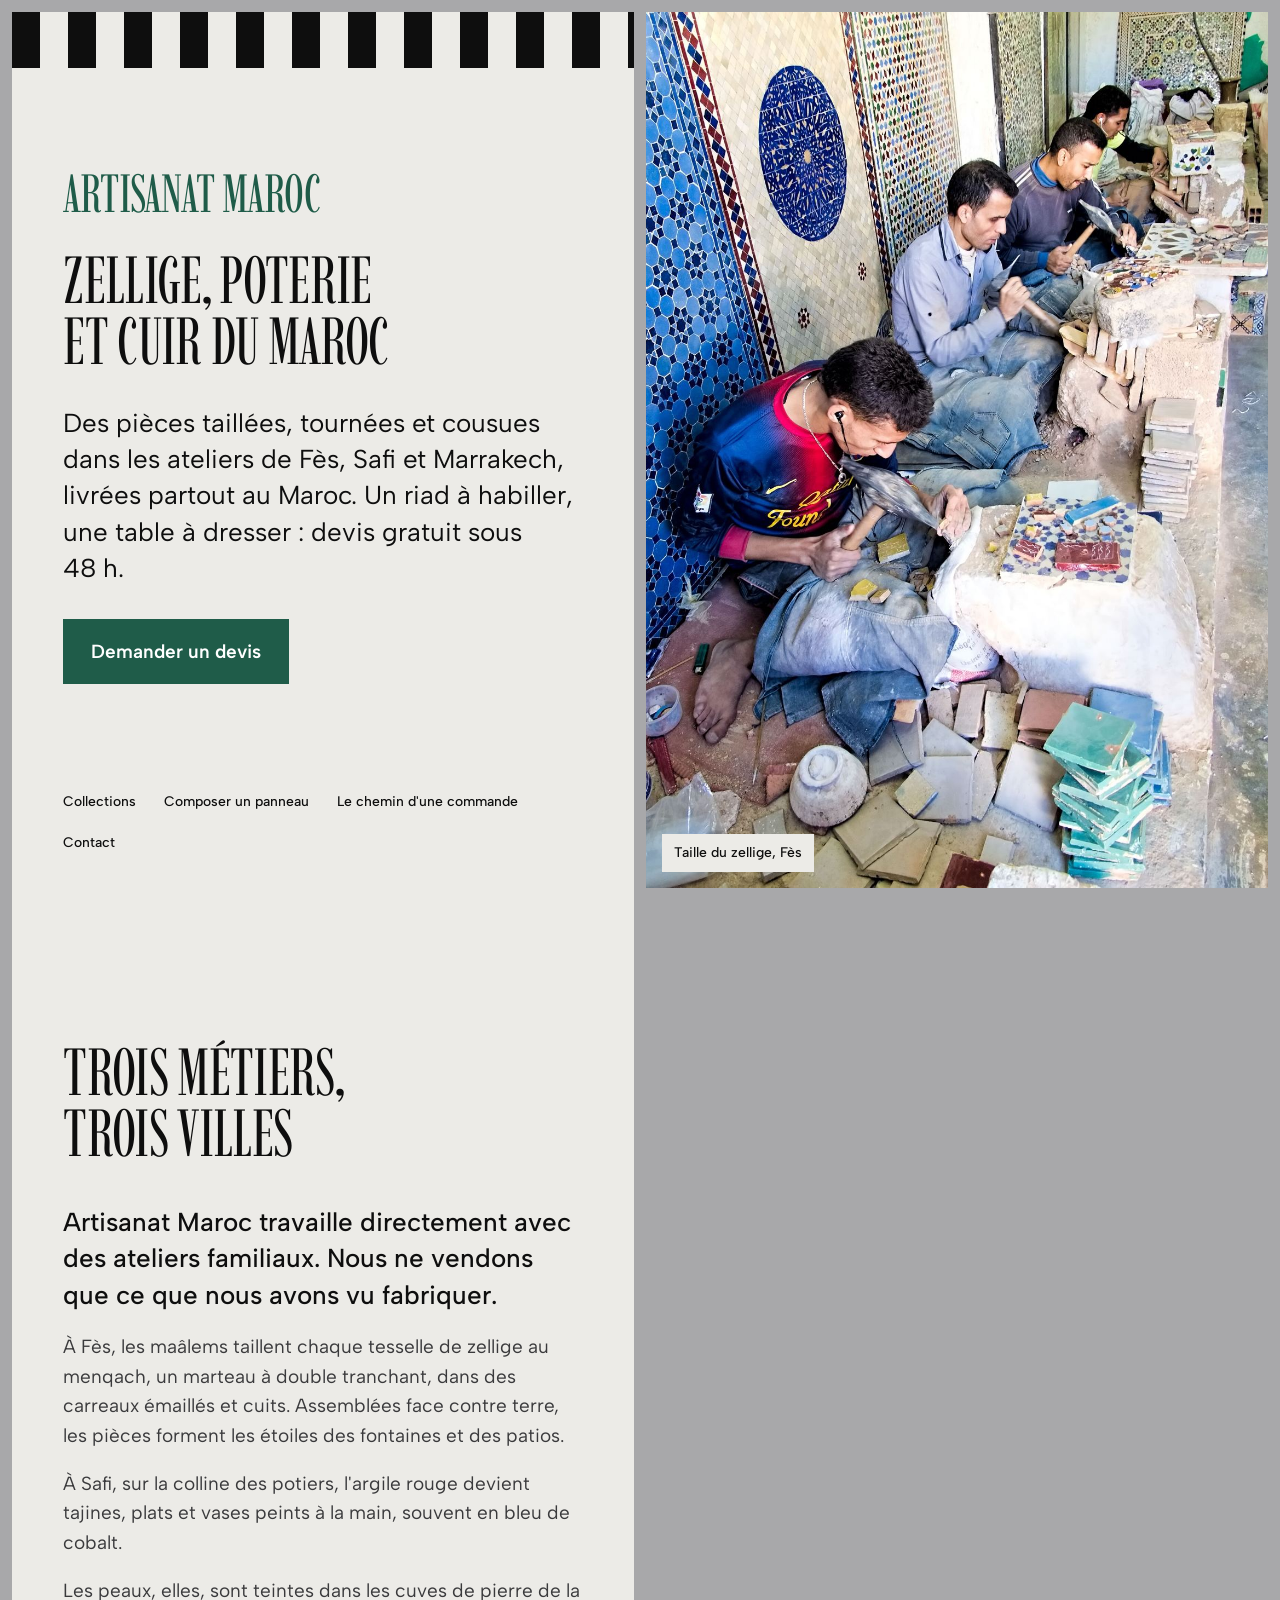
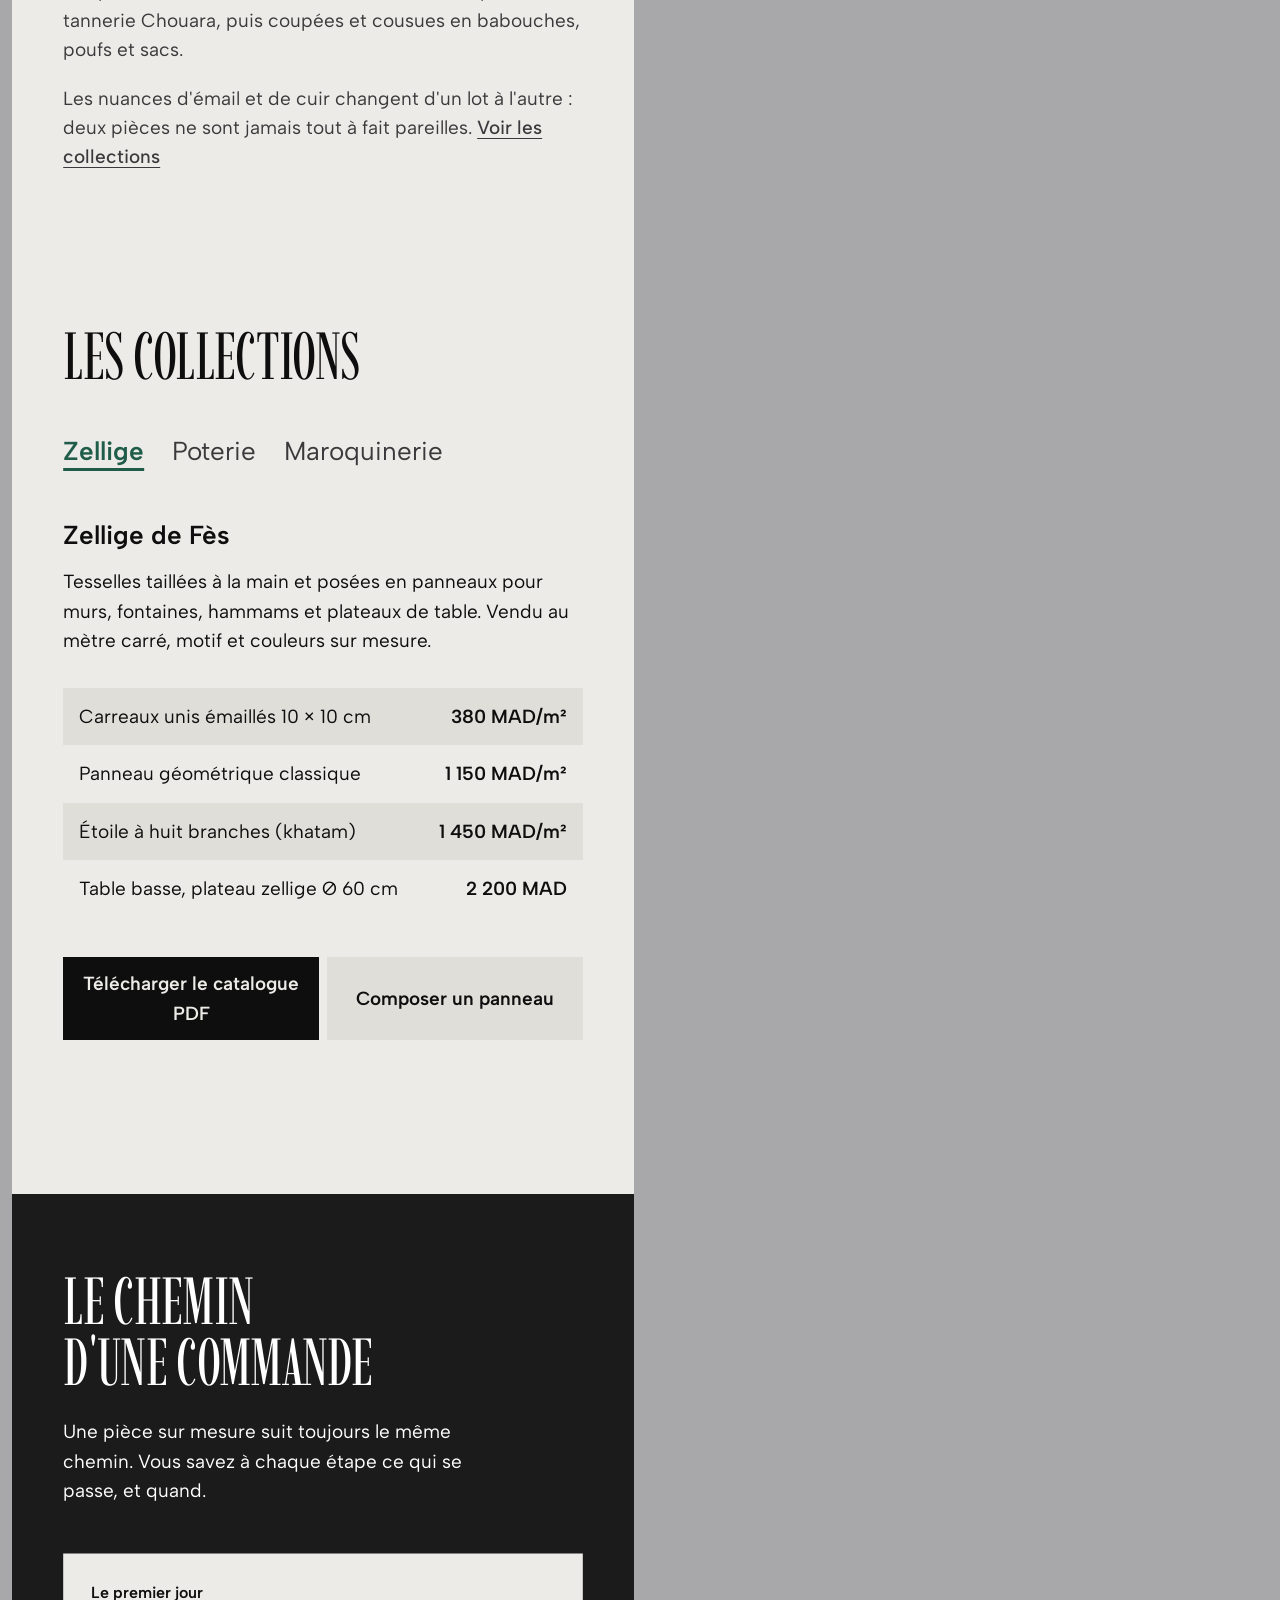
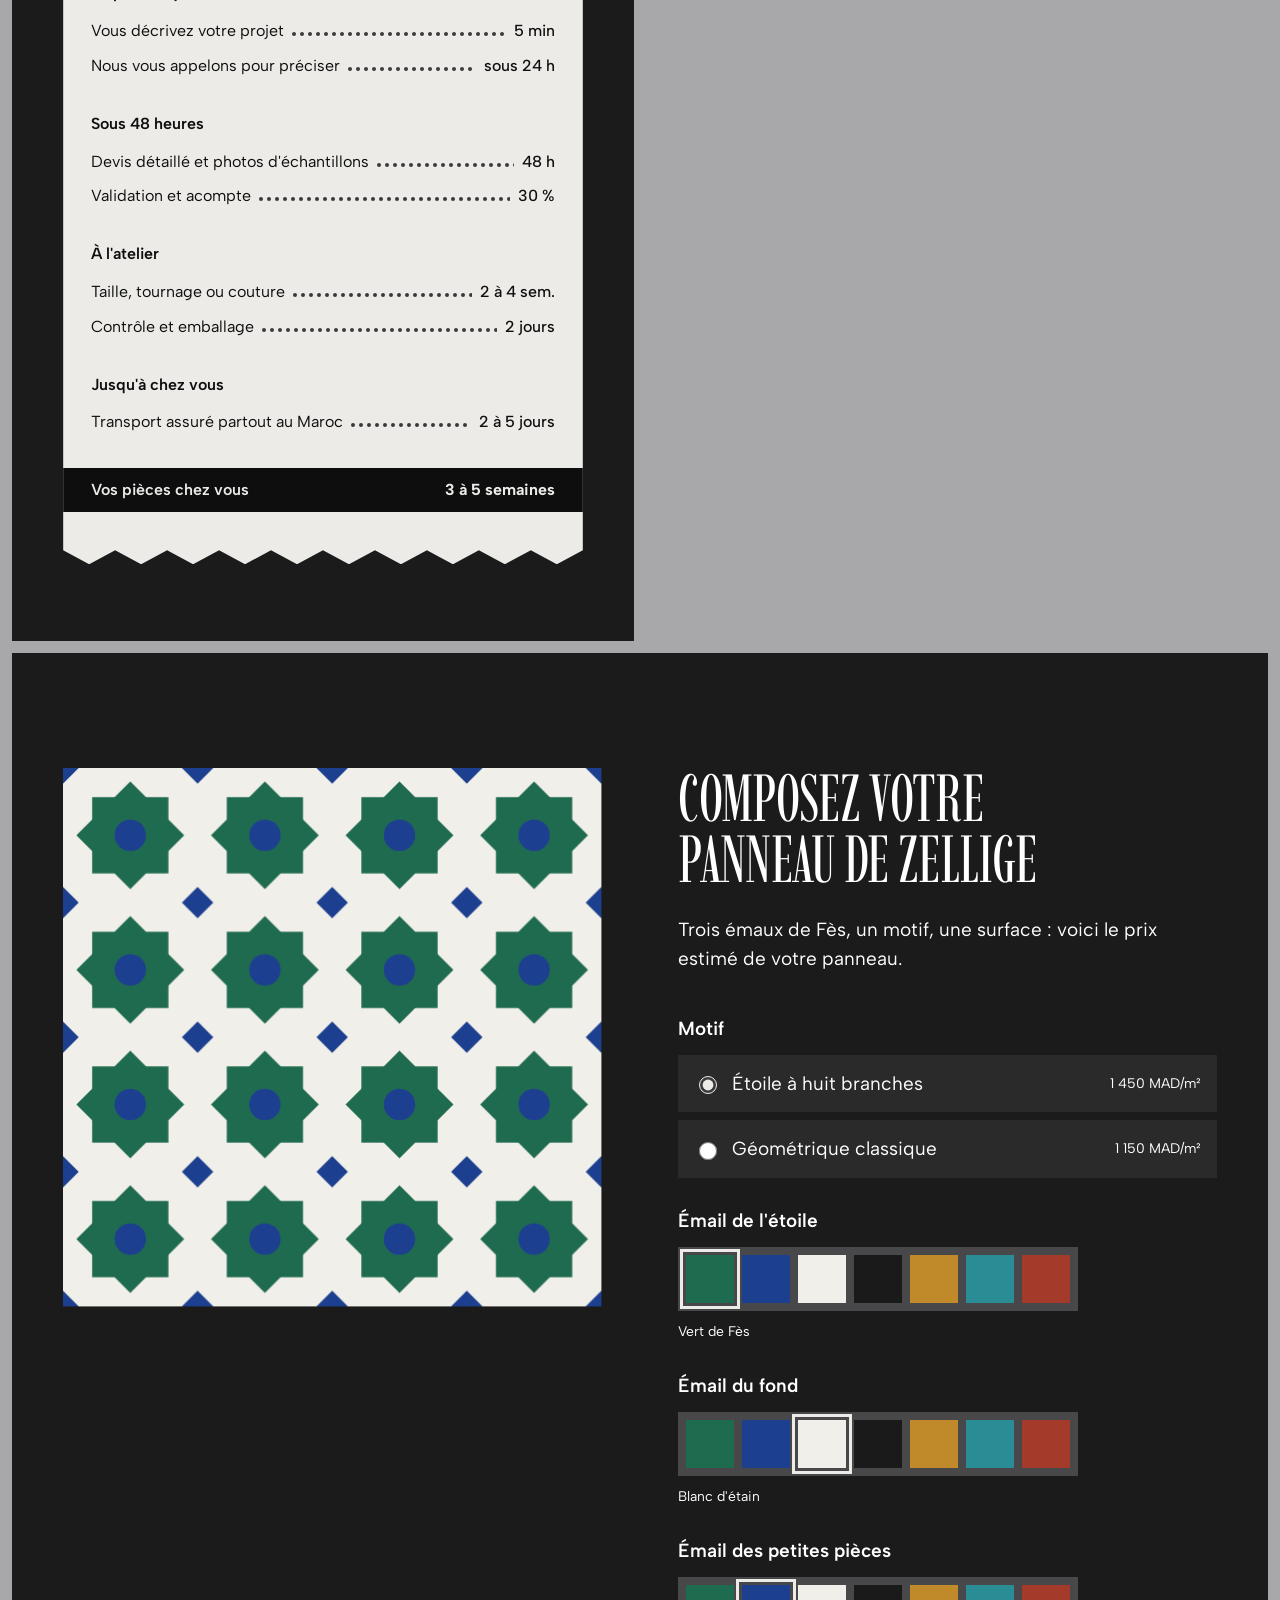
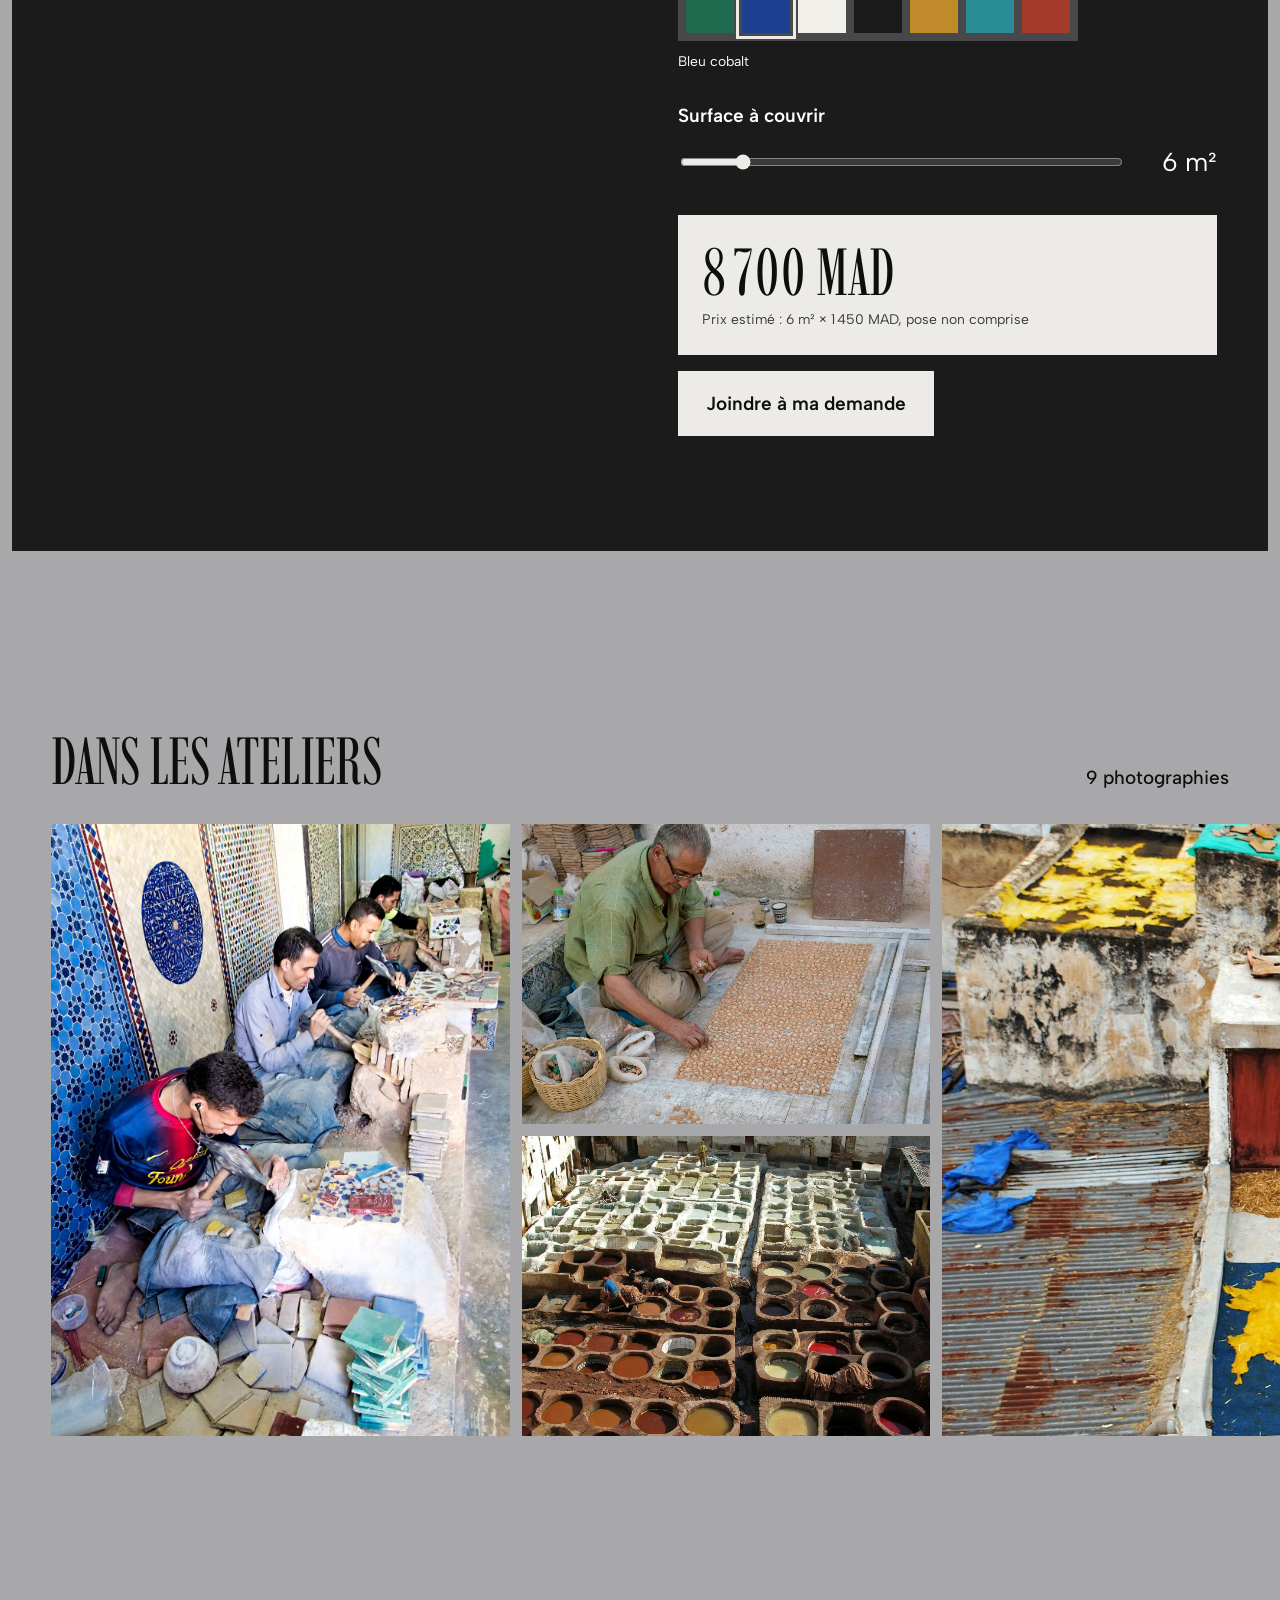
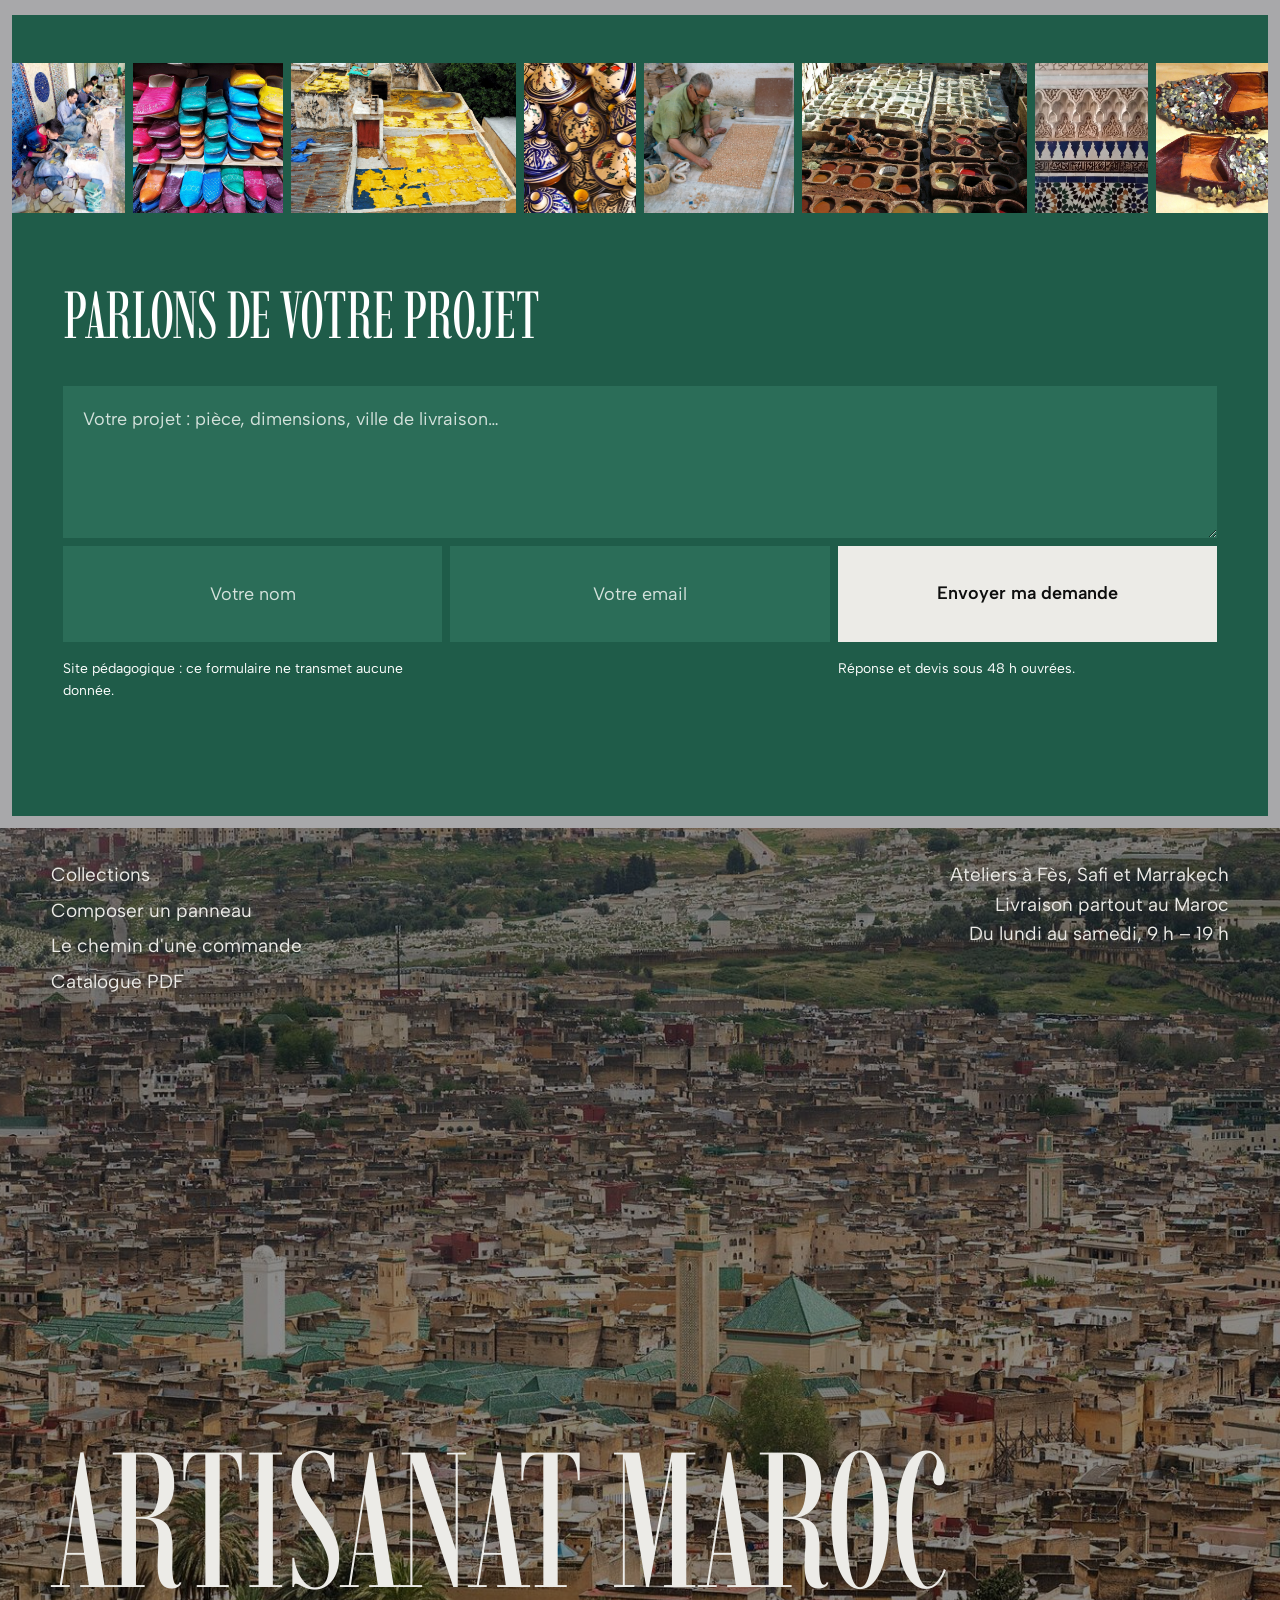
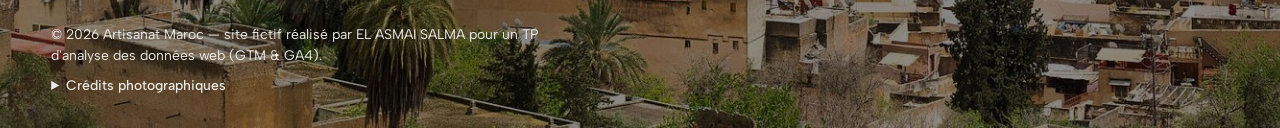
==== commit 58051e96: "Ajout du crédit EL ASMAI SALMA (site et catalogue PDF)" ====
--- a/index.html
+++ b/index.html
@@ -371,7 +371,7 @@
       </div>
       <div class="foot-bottom">
         <p class="foot-name" aria-hidden="true">Artisanat Maroc</p>
-        <p class="legal">© 2026 Artisanat Maroc — site fictif réalisé pour un TP d'analyse des données web (GTM &amp; GA4).</p>
+        <p class="legal">© 2026 Artisanat Maroc — site fictif réalisé par EL ASMAI SALMA pour un TP d'analyse des données web (GTM &amp; GA4).</p>
         <details class="credits">
           <summary>Crédits photographiques</summary>
           <p>
--- a/style.css
+++ b/style.css
@@ -543,6 +543,7 @@
 }
 .legal, .credits { font-size: var(--step-small); }
 .legal { max-width: 60ch; }
+.merci-credit { padding: 16px var(--gap) 24px; color: var(--ink); }
 .credits { margin-top: 8px; max-width: 60ch; }
 .credits summary { cursor: pointer; font-weight: 500; }
 .credits p { margin-top: 8px; }
